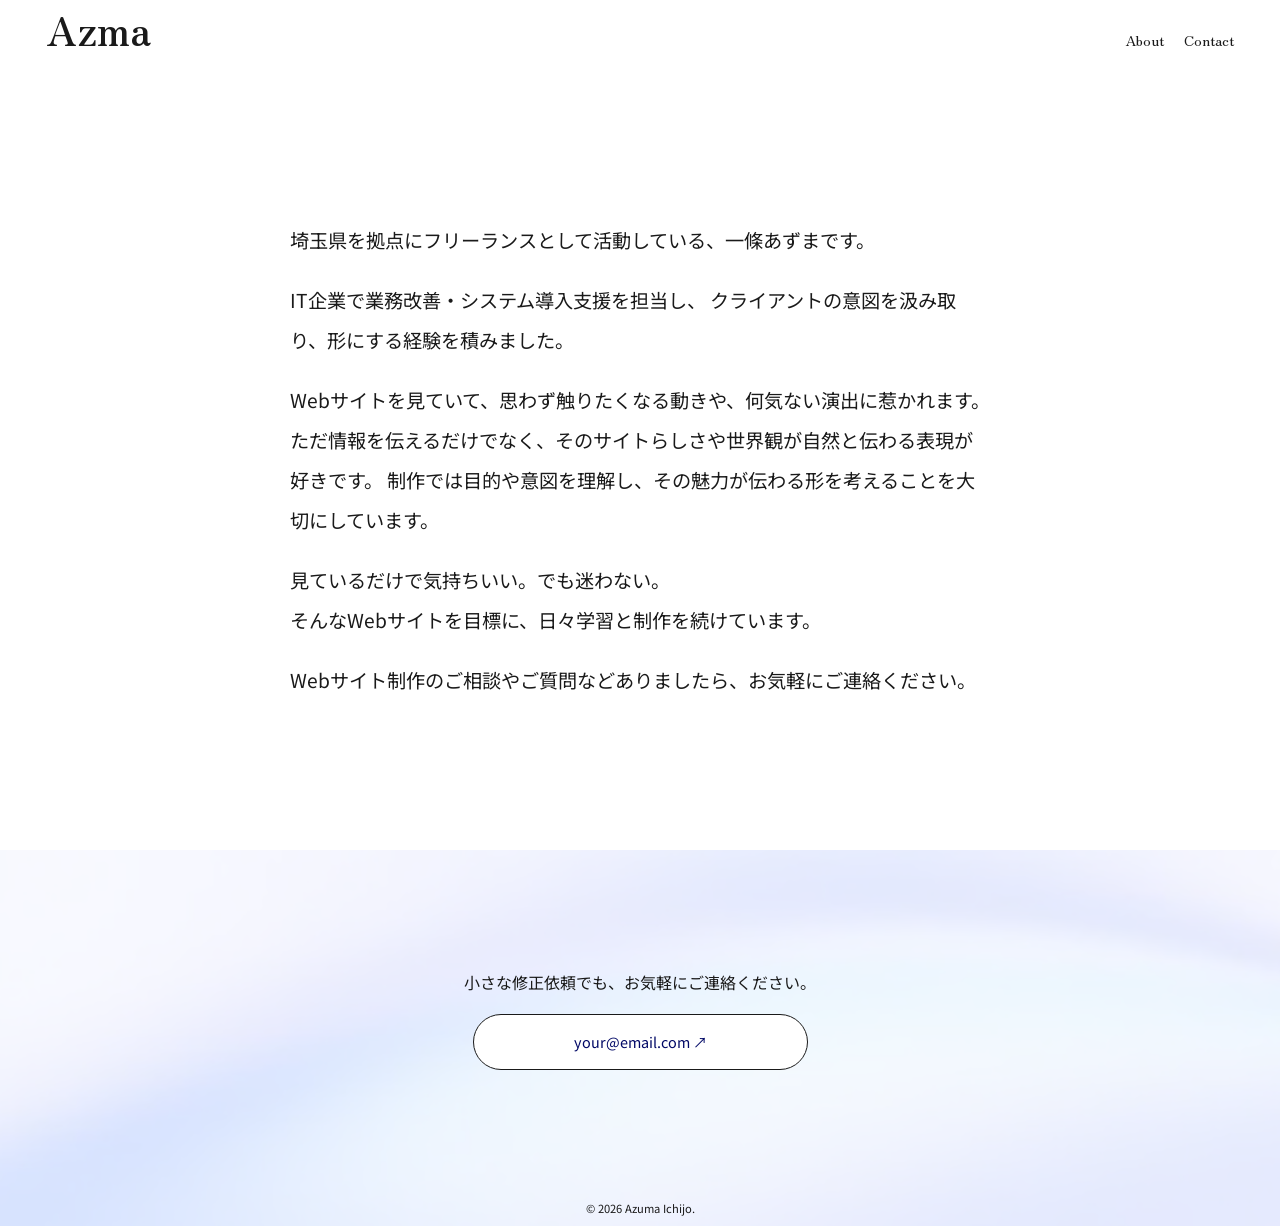
==== about.html @ 5ea23902 "feat: add contact section anchor navigation from navigation menu Enable navigation menu contact link" ====
<!doctype html>
<html lang="ja">
  <head>
    <meta charset="UTF-8" />
    <meta name="viewport" content="width=device-width, initial-scale=1.0" />
    <title>About - Azuma Ichijo</title>
    <meta
      name="description"
      content="フリーランスのWebデザイナーです。見る人に迷わせない、心地よく動くWebサイトを制作します。"
    />
    <meta
      name="keywords"
      content="Azuma Ichijo , 一條 あずま , いちじょう あずま, イチジョウ アズマ, エンジニア, WEB, フロントエンドエンジニア"
    />
    <meta property="og:site_name" content="Azuma Ichijo" />
    <meta
      property="og:description"
      content="フリーランスのWebデザイナーです。見る人に迷わせない、心地よく動くWebサイトを制作します。"
    />
    <link rel="icon" href="img/favicon.ico" />
    <link rel="stylesheet" href="css/style.css" />
    <link rel="preconnect" href="https://fonts.googleapis.com" />
    <link rel="preconnect" href="https://fonts.gstatic.com" crossorigin />
    <link
      href="https://fonts.googleapis.com/css2?family=Zen+Old+Mincho:wght@400;500;700&display=swap"
      rel="stylesheet"
    />
    <link rel="preconnect" href="https://fonts.googleapis.com" />
    <link rel="preconnect" href="https://fonts.gstatic.com" crossorigin />
    <link
      href="https://fonts.googleapis.com/css2?family=Shippori+Mincho:wght@400;500;600;700;800&display=swap"
      rel="stylesheet"
    />
    <link rel="preconnect" href="https://fonts.googleapis.com" />
    <link rel="preconnect" href="https://fonts.gstatic.com" crossorigin />
    <link
      href="https://fonts.googleapis.com/css2?family=Noto+Sans+JP:wght@100..900&display=swap"
      rel="stylesheet"
    />
  </head>

  <button class="to-top" aria-label="ページ上部へ戻る">↑</button>

  <body>
    <header>
      <div class="header-inner">
        <div class="header-contents">
          <h1><a href="./index.html">Azma</a></h1>
          <nav>
            <ul>
              <li><a href="./about.html">About</a></li>
              <li><a href="#contact">Contact</a></li>
            </ul>
          </nav>
        </div>
      </div>
    </header>

    <main>
      <section class="about-page">
        <div class="about-page-inner">
          <div class="about-page-contents">
            <div class="about-page-profile">
              <p>
                埼玉県を拠点にフリーランスとして活動している、一條あずまです。
              </p>
              <p>
                IT企業で業務改善・システム導入支援を担当し、
                クライアントの意図を汲み取り、形にする経験を積みました。
              </p>
            </div>
            <div class="about-page-appproach">
              <p>
                Webサイトを見ていて、思わず触りたくなる動きや、何気ない演出に惹かれます。
                ただ情報を伝えるだけでなく、そのサイトらしさや世界観が自然と伝わる表現が好きです。
                制作では目的や意図を理解し、その魅力が伝わる形を考えることを大切にしています。
              </p>
              <p>
                見ているだけで気持ちいい。でも迷わない。<br />
                そんなWebサイトを目標に、日々学習と制作を続けています。
              </p>
            </div>
            <div class="about-page-contact">
              <p>
                Webサイト制作のご相談やご質問などありましたら、お気軽にご連絡ください。
              </p>
            </div>
          </div>
        </div>
      </section>
      <!-- 
      <section class="skills">
        <div class="inner">
          <p>
            CSSアニメーションやJavascriptを用いたアニメーションを用いたWebサイトを制作しています。
          </p>
          <ul>
            <li>静的サイト・LPのコーディング（HTML / CSS / JavaScript）</li>
            <li>静的サイト・LPのレスポンシブ対応（HTML / CSS / JavaScript）</li>
            <li>WordPressサイトの修正・カスタマイズ（Cocoonテーマ対応）</li>
            <li>既存サイトのレイアウト崩れ・表示ズレの修正</li>
            <li>デザインカンプからのコーディング（Figmaデータ対応可）</li>
          </ul>
        </div>
      </section>
 -->
      <section class="contact" id="contact">
        <div class="contact-txt">
          <p>小さな修正依頼でも、お気軽にご連絡ください。</p>
        </div>
        <div class="contact-btn">
          <a href="mailto:your@email.com">your@email.com ↗</a>
          <!-- <div class="email-copy">
                  <span class="email-copy__email">Contact</span>
                  <span class="email-copy__copy">Copy</span>
                  <span class="email-copy__copied">Copied</span>
                </div>
					-->
        </div>
        <p class="footer-copy">&copy; 2026 Azuma Ichijo.</p>
      </section>
    </main>
    <script src="js/main.js"></script>
  </body>
</html>
---- css/style.css ----
/* ===========================
   Reset & Base
=========================== */
*,
*::before,
*::after {
  box-sizing: border-box;
  margin: 0;
  padding: 0;
}

html {
  font-size: 16px;
  scroll-behavior: smooth;
}

body {
  font-family: "Noto Sans JP", sans-serif;
  color: #1a1a1a;
  background-color: #fff;
  -webkit-font-smoothing: antialiased;
}

img {
  max-width: 100%;
  height: auto;
  display: block;
}

a {
  text-decoration: none;
  color: inherit;
}

ul {
  list-style: none;
}

h1 {
  font-size: 2.5rem;
  font-family: "Zen Old Mincho", serif;
}

h2 {
  font-size: 7rem;
  font-family: "Zen Old Mincho", serif;
  color: rgba(255, 255, 255, 0.75);
}

h3 {
  margin-bottom: 10px;

  font-size: 2rem;
  font-family: "Zen Old Mincho", serif;
}

h4 {
  margin-bottom: 20px;
  font-size: 1.5rem;
  font-family: "Shippori Mincho", serif;
  font-weight: 600;
}

button {
  appearance: none;
  background: none;
  border: none;
  cursor: pointer;
  font-family: inherit;
  font-size: inherit;
  padding: 0;
}

/* ===========================
   Layout
=========================== */
.inner {
  max-width: 1100px;
  margin: 0 auto;
}

header {
  position: fixed;
  top: 0;
  left: 0;
  width: 100%;
  z-index: 1000;
  background: transparent;
}

.header-contents {
  display: flex;
  justify-content: space-between;
  align-items: baseline;
  padding: 0 46px;
}

.header-contents ul {
  display: flex;
  justify-content: space-between;
  align-items: baseline;
  gap: 20px;
  font-family: "Zen Old Mincho", serif;
}

.header-contents li {
  font-size: 0.9rem;
}

.fv-inner {
  max-width: 1200px;
  margin: 0 auto;
  min-height: 100dvh;
  background-color: #b8c3d6;
  position: relative;
}

.fv-contents {
  padding-top: 150px;
}

.fv-message {
  display: flex;
  justify-content: left;
  align-items: center;
  gap: 30px;
}

.fv-message p {
  font-size: 1.5rem;
  font-family: "Shippori Mincho", serif;
}

.scroll-indicator {
  position: absolute;
  bottom: 40px;
  left: 50%;
  transform: translateX(-50%);
  font-size: 0.9rem;
}

.scroll-indicator::after {
  content: "";
  display: block;
  width: 1px;
  height: 100px;
  background: #000;
  margin: 30px auto 0;
  animation: scroll-line 5s infinite;
}

@keyframes scroll-line {
  0% {
    transform: scaleY(0);
    transform-origin: top;
  }

  50% {
    transform: scaleY(1);
    transform-origin: top;
  }

  100% {
    transform: scaleY(0);
    transform-origin: bottom;
  }
}

.works-contents {
  display: flex;
  justify-content: center;
  align-items: center;
  gap: 85px;
  padding: 120px 0;
}

.works-img {
  width: 700px;
  height: 500px;
  overflow: hidden;
  flex-shrink: 0;
  border: 1px solid #b9b9b9;
}

.works-img img {
  width: 100%;
  height: 100%;
  object-fit: cover;
  object-position: center top;
}

.works-note {
  font-size: 0.9rem;
}

.works-category {
  color: #6e6e6e;
  font-size: 0.8rem;
  margin-bottom: 20px;
}

.works-role {
  display: flex;
  flex-wrap: wrap;
  gap: 8px;
  padding: 25px 0;
  width: 350px;
}

.works-role span {
  display: inline-block;
  padding: 7px 24px;
  border-radius: 999px;
  background: #fff;
  border: 1px solid #1a1a1a;
  font-size: 0.9rem;
  line-height: 1;
  white-space: nowrap;
}

.about {
  text-align: center;
  padding: 150px 0;
  line-height: 40px;
}

.about-link {
  margin: 30px 0;
}

.about-page-inner {
  max-width: 700px;
  margin: 0 auto;
  margin-top: 220px;
  margin-bottom: 150px;
}

.about-page-contents {
  font-size: 1.2rem;
  line-height: 40px;
}

.about-page-contents p {
  margin-bottom: 20px;
}

.contact {
  text-align: center;
  background-image: url("../img/backgroundimg.png");
  background-size: cover;
  background-position: center;
  background-repeat: no-repeat;
  padding-top: 120px;
  padding-bottom: 10px;
}

.contact-txt {
  margin-bottom: 20px;
}

.contact-btn {
  display: inline-block;
  text-align: center;
  padding: 20px 100px;
  border-radius: 999px;
  background: #fff;
  color: #000866;
  border: 1px solid #1a1a1a;
  font-size: 0.9rem;
  line-height: 1;
  white-space: nowrap;
}

/*
.email-copy {
  display: inline-block;
  cursor: pointer;
}

/* 初期表示 
.email-copy__copy,
.email-copy__copied {
  display: none;
}

/* ホバー時
.email-copy:hover .email-copy__email {
  display: none;
}
.email-copy:hover .email-copy__copy {
  display: inline;
}
.email-copy:hover .email-copy__copied {
  display: none;
}

/* クリック後 
.email-copy.is-copied .email-copy__email {
  display: none;
}
.email-copy.is-copied .email-copy__copy {
  display: none;
}
.email-copy.is-copied .email-copy__copied {
  display: inline;
}
*/

.contact-btn:hover {
  background: #000866;
  color: #fff;
}

.footer-copy {
  font-size: 0.7rem;
  margin-top: 130px;
}

.to-top {
  position: fixed;
  right: 20px;
  bottom: 20px;
  width: 48px;
  height: 48px;
  border-radius: 50%;
  border: none;
  background: rgba(185, 199, 233, 0.9);

  color: #fff;
  cursor: pointer;
  box-shadow: 0 6px 18px rgba(0, 0, 0, 0.08);
  opacity: 0;
  visibility: hidden;
  transform: translateY(10px);
  transition:
    opacity 0.7s ease,
    transform 0.7s ease,
    visibility 0.7s,
    background-color 0.7s ease;
}

.to-top.is-show {
  opacity: 1;
  visibility: visible;
  transform: translateY(0);
}

.to-top:hover {
  transform: translateY(-2px);
  background: #000866;
}

/* ===========================
   Responsive
=========================== */
@media (max-width: 768px) {
  h1 {
    font-size: 1.8rem;
  }

  h2 {
    /* display: none;*/
    font-size: 2.5rem;
    text-align: center;
  }

  .fv-message {
    flex-direction: column;
  }

  .fv-message p {
    margin: 0 auto;
    font-size: 1rem;
    padding: 50px 0;
  }

  .works-contents {
    flex-direction: column;
    margin: 0 10px;
    gap: 20px;
    padding: 70px 0;
  }

  .works-img {
    width: 100%;
    height: auto;
  }

  .works-txt p {
    font-size: 0.8rem;
  }

  .works-role span {
    font-size: 0.8rem;
  }

  .about-page-inner {
    margin-top: 120px;
    margin-bottom: 50px;
    padding: 0 20px;
  }

  .about-page-contents {
    font-size: 0.9rem;
    line-height: 27px;
  }

  .contact-txt {
    font-size: 0.9rem;
  }
}
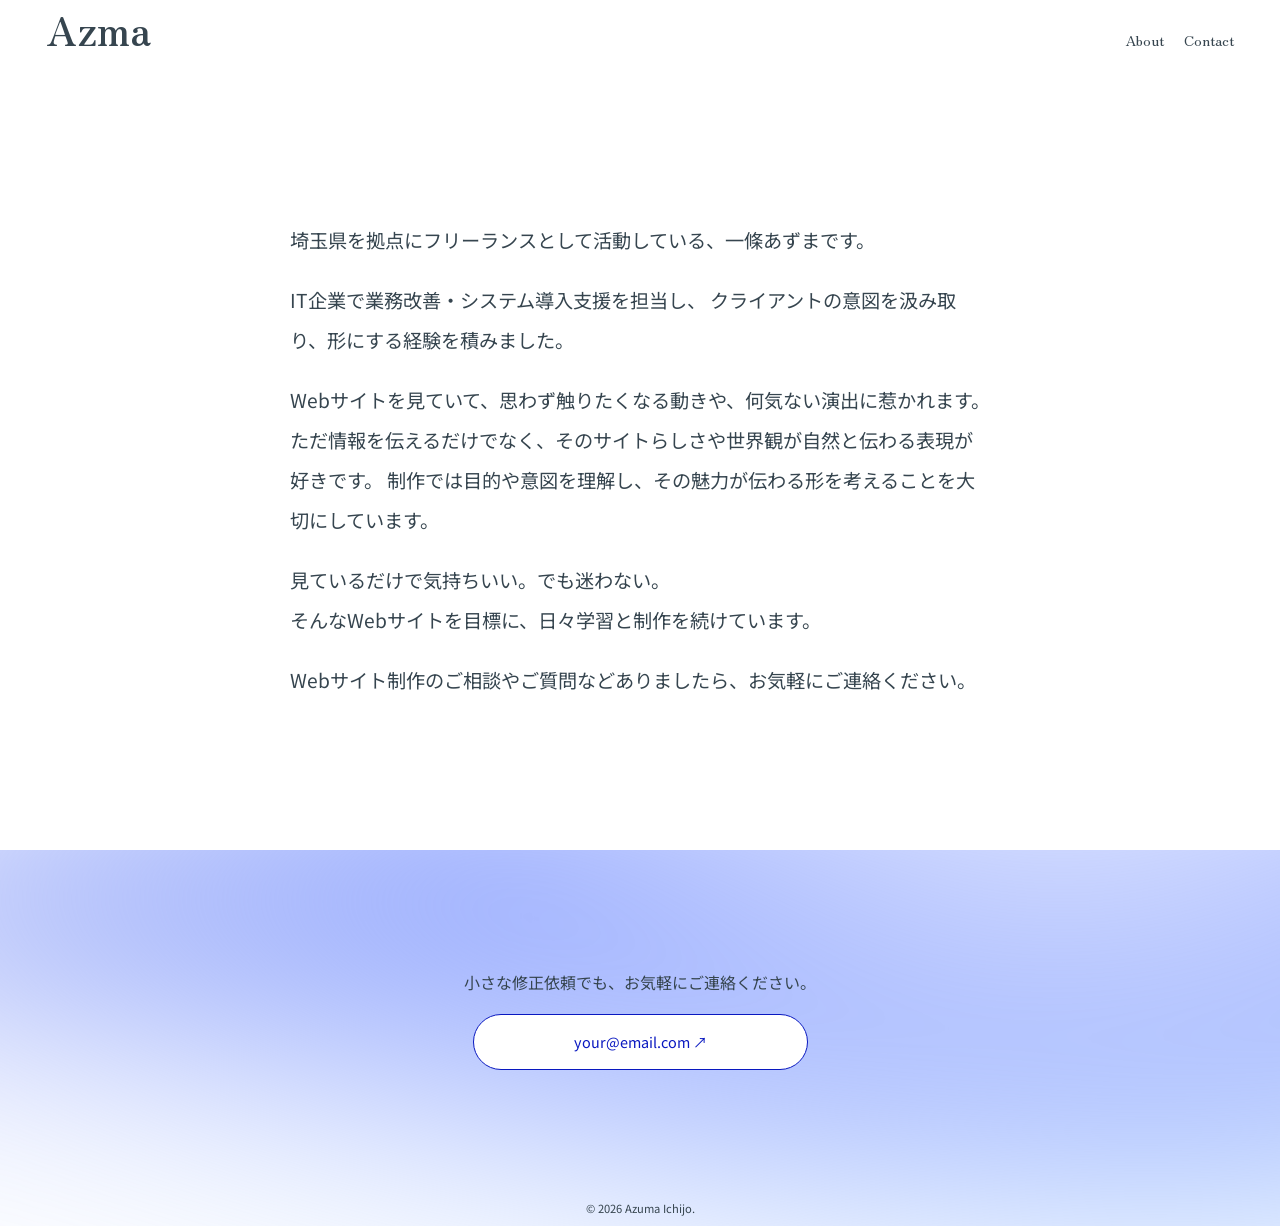
==== commit 6c7fdbae: "feat: add SEO, OGP, and favicon configuration Organize metadata in head elements Add SEO-related met" ====
--- a/about.html
+++ b/about.html
@@ -4,6 +4,64 @@
     <meta charset="UTF-8" />
     <meta name="viewport" content="width=device-width, initial-scale=1.0" />
     <title>About - Azuma Ichijo</title>
+
+    <meta
+      name="description"
+      content="フリーランスのWebデベロッパーです。見る人に迷わせない、心地よく動くWebサイトを制作します。"
+    />
+
+    <meta property="og:site_name" content="Azuma Ichijo - Web developer" />
+    <meta property="og:type" content="website" />
+    <meta property="og:title" content="About - Azuma Ichijo" />
+    <meta
+      property="og:description"
+      content="フリーランスのWebデベロッパーです。見る人に迷わせない、心地よく動くWebサイトを制作します。"
+    />
+    <meta
+      property="og:image"
+      content="https://azma24.github.io/Portfolio/img/og-image.png"
+    />
+    <meta
+      property="og:url"
+      content="https://azma24.github.io/Portfolio/about.html"
+    />
+
+    <meta name="twitter:card" content="summary_large_image" />
+    <meta name="twitter:title" content="About - Azuma Ichijo" />
+    <meta
+      name="twitter:description"
+      content="フリーランスのWebデベロッパーです。見る人に迷わせない、心地よく動くWebサイトを制作します。"
+    />
+    <meta
+      name="twitter:image"
+      content="https://azma24.github.io/Portfolio/img/og-image.png"
+    />
+
+    <link rel="icon" href="./img/favicon.ico" />
+    <link rel="apple-touch-icon" href="./img/apple-touch-icon.png" />
+
+    <link
+      rel="canonical"
+      href="https://azma24.github.io/Portfolio/about.html"
+    />
+
+    <!-- フォント -->
+    <link rel="preconnect" href="https://fonts.googleapis.com" />
+    <link rel="preconnect" href="https://fonts.gstatic.com" crossorigin />
+    <link
+      href="https://fonts.googleapis.com/css2?family=Zen+Old+Mincho:wght@400;500;700&display=swap"
+      rel="stylesheet"
+    />
+    <link
+      href="https://fonts.googleapis.com/css2?family=Shippori+Mincho:wght@400;500;600;700;800&display=swap"
+      rel="stylesheet"
+    />
+    <link
+      href="https://fonts.googleapis.com/css2?family=Noto+Sans+JP:wght@100..900&display=swap"
+      rel="stylesheet"
+    />
+    <link rel="stylesheet" href="css/style.css" />
+
     <meta
       name="description"
       content="フリーランスのWebデザイナーです。見る人に迷わせない、心地よく動くWebサイトを制作します。"
--- a/css/style.css
+++ b/css/style.css
@@ -16,7 +16,7 @@
 
 body {
   font-family: "Noto Sans JP", sans-serif;
-  color: #1a1a1a;
+  color: #36454f;
   background-color: #fff;
   -webkit-font-smoothing: antialiased;
 }
@@ -42,15 +42,12 @@
 }
 
 h2 {
-  font-size: 7rem;
   font-family: "Zen Old Mincho", serif;
-  color: rgba(255, 255, 255, 0.75);
 }
 
 h3 {
   margin-bottom: 10px;
-
-  font-size: 2rem;
+  font-size: 1.7rem;
   font-family: "Zen Old Mincho", serif;
 }
 
@@ -79,6 +76,21 @@
   margin: 0 auto;
 }
 
+.reveal {
+  opacity: 0;
+  transition: 0.6s ease;
+}
+
+.fade-up {
+  transform: translateY(20px);
+  transition-delay: 0.5s;
+}
+
+.fade-up.is-active {
+  opacity: 1;
+  transform: translateY(0);
+}
+
 header {
   position: fixed;
   top: 0;
@@ -107,28 +119,98 @@
   font-size: 0.9rem;
 }
 
+.fv {
+  position: relative;
+  overflow: hidden;
+  min-height: 100dvh;
+  background: #fff;
+}
+
+/* コンテンツを前面 */
+.fv > * {
+  position: relative;
+  z-index: 1;
+}
+
+/* 背景 */
+.fv::before {
+  content: "";
+  position: absolute;
+  inset: -30%;
+  z-index: 0;
+
+  background:
+    radial-gradient(
+      ellipse at 0% 30%,
+      rgba(157, 170, 226, 0.1) 0%,
+      rgba(5, 47, 235, 0.7) 10%,
+      transparent 60%
+    ),
+    radial-gradient(
+      ellipse at 70% 0%,
+      rgba(8, 129, 228, 0.5) 0%,
+      rgba(49, 131, 207, 0.3) 25%,
+      transparent 60%
+    ),
+    radial-gradient(
+      ellipse at 80% 70%,
+      rgba(136, 110, 230, 0.3) 0%,
+      rgba(169, 138, 219, 0.1) 30%,
+      transparent 70%
+    );
+}
+
 .fv-inner {
   max-width: 1200px;
   margin: 0 auto;
-  min-height: 100dvh;
-  background-color: #b8c3d6;
+  /*min-height: 100dvh;*/
+  /* background-color: #a1b8c6; */
   position: relative;
+  margin-bottom: 50px;
 }
 
 .fv-contents {
   padding-top: 150px;
 }
 
-.fv-message {
+.fv-contents h2 {
+  font-size: 7rem;
+  color: #fff;
+}
+
+.fv-row {
   display: flex;
   justify-content: left;
   align-items: center;
   gap: 30px;
 }
 
-.fv-message p {
-  font-size: 1.5rem;
+.fv-row p {
+  font-size: 1.8rem;
   font-family: "Shippori Mincho", serif;
+}
+
+.fv-contents > h2,
+.fv-row > h2,
+.fv-row > p {
+  opacity: 0;
+  transform: translateY(10px);
+  animation: fadeUp 1s ease-out forwards;
+}
+
+.fv-row > h2 {
+  animation-delay: 0.3s;
+}
+
+.fv-row > p {
+  animation-delay: 0.6s;
+}
+
+@keyframes fadeUp {
+  to {
+    opacity: 1;
+    transform: translateY(0);
+  }
 }
 
 .scroll-indicator {
@@ -136,7 +218,14 @@
   bottom: 40px;
   left: 50%;
   transform: translateX(-50%);
-  font-size: 0.9rem;
+  font-size: 1rem;
+}
+
+.scroll-indicator a {
+  opacity: 0;
+  display: inline-block;
+  animation: fadeUp 1s ease-out forwards;
+  animation-delay: 2.2s;
 }
 
 .scroll-indicator::after {
@@ -144,114 +233,191 @@
   display: block;
   width: 1px;
   height: 100px;
-  background: #000;
-  margin: 30px auto 0;
-  animation: scroll-line 5s infinite;
-}
-
-@keyframes scroll-line {
-  0% {
-    transform: scaleY(0);
-    transform-origin: top;
-  }
-
-  50% {
+  background: #36454f;
+  margin: 20px auto 0;
+
+  transform: scaleY(0);
+  transform-origin: top;
+
+  animation: lineGrow 1s ease-out forwards;
+  animation-delay: 2.6s;
+}
+
+@keyframes lineGrow {
+  to {
     transform: scaleY(1);
-    transform-origin: top;
-  }
-
-  100% {
-    transform: scaleY(0);
-    transform-origin: bottom;
-  }
-}
-
-.works-contents {
+  }
+}
+
+#works {
+  scroll-margin-top: 20vh;
+}
+
+.work-content {
   display: flex;
   justify-content: center;
   align-items: center;
   gap: 85px;
-  padding: 120px 0;
-}
-
-.works-img {
+}
+
+.work-item {
+  margin: 250px 0;
+}
+
+.work-img {
   width: 700px;
-  height: 500px;
+  height: auto;
   overflow: hidden;
   flex-shrink: 0;
   border: 1px solid #b9b9b9;
 }
 
-.works-img img {
+.work-img img {
   width: 100%;
   height: 100%;
   object-fit: cover;
   object-position: center top;
 }
 
-.works-note {
+.zoom-out {
+  opacity: 0;
+  transform: scale(1.05);
+  transition:
+    opacity 1.3s ease,
+    transform 1.3s cubic-bezier(0.22, 1, 0.36, 1);
+}
+
+.zoom-out.is-active {
+  opacity: 1;
+  transform: scale(1);
+}
+
+.work-note {
   font-size: 0.9rem;
 }
 
-.works-category {
-  color: #6e6e6e;
+.work-category {
+  color: #9c9c9c;
   font-size: 0.8rem;
   margin-bottom: 20px;
 }
 
-.works-role {
+.work-role {
   display: flex;
   flex-wrap: wrap;
   gap: 8px;
   padding: 25px 0;
-  width: 350px;
-}
-
-.works-role span {
+  width: 250px;
+}
+
+.work-role span {
   display: inline-block;
-  padding: 7px 24px;
+  padding: 7px 10px;
   border-radius: 999px;
   background: #fff;
-  border: 1px solid #1a1a1a;
-  font-size: 0.9rem;
+  border: 1px solid #bbbbbb;
+  color: #9c9c9c;
+  font-size: 0.7rem;
   line-height: 1;
   white-space: nowrap;
 }
 
+.view-details {
+  margin-top: 40px;
+  display: inline-block;
+  position: relative;
+}
+
+.view-details::before {
+  content: "";
+  position: absolute;
+  left: 0;
+  bottom: -2px;
+  width: 0;
+  height: 1px;
+  background: currentColor;
+  transition: width 0.7s ease;
+  transition-delay: 0.4s;
+}
+
+.view-details::after {
+  content: "→";
+  display: inline-block;
+  margin-left: 0.5rem;
+  transition: transform 0.5s ease;
+  transition-delay: 0.8s;
+}
+
+.work-item:hover .view-details::before,
+.about .view-details:hover::before {
+  width: 80%;
+}
+
+.work-item:hover .view-details::after,
+.about .view-details:hover::after {
+  transform: translateX(7px);
+}
+
 .about {
   text-align: center;
-  padding: 150px 0;
+  margin: 200px 0;
+  background-color: #fff;
+}
+
+.about p {
   line-height: 40px;
-}
-
-.about-link {
-  margin: 30px 0;
-}
-
-.about-page-inner {
-  max-width: 700px;
-  margin: 0 auto;
-  margin-top: 220px;
-  margin-bottom: 150px;
-}
-
-.about-page-contents {
-  font-size: 1.2rem;
-  line-height: 40px;
-}
-
-.about-page-contents p {
-  margin-bottom: 20px;
 }
 
 .contact {
   text-align: center;
-  background-image: url("../img/backgroundimg.png");
   background-size: cover;
   background-position: center;
   background-repeat: no-repeat;
   padding-top: 120px;
   padding-bottom: 10px;
+  position: relative;
+  overflow: hidden;
+  background: #fff;
+}
+
+/* コンテンツを前面 */
+.contact > * {
+  position: relative;
+  z-index: 1;
+}
+
+/* 背景 */
+.contact::before {
+  content: "";
+  position: absolute;
+  inset: -30%;
+  z-index: 0;
+
+  background:
+    radial-gradient(
+      ellipse at 20% 30%,
+      rgba(8, 50, 235, 0.3) 0%,
+      rgba(90, 120, 255, 0.1) 25%,
+      transparent 55%
+    ),
+    radial-gradient(
+      ellipse at 70% 20%,
+      rgba(150, 170, 255, 0.35) 0%,
+      rgba(150, 170, 255, 0.8) 30%,
+      transparent 60%
+    ),
+    radial-gradient(
+      ellipse at 80% 70%,
+      rgba(120, 190, 255, 0.3) 0%,
+      rgba(120, 190, 255, 0.08) 30%,
+      transparent 60%
+    );
+
+  filter: blur(90px);
+
+  transform-origin: center;
+
+  animation: aurora 10s ease-in-out infinite alternate;
 }
 
 .contact-txt {
@@ -264,11 +430,50 @@
   padding: 20px 100px;
   border-radius: 999px;
   background: #fff;
-  color: #000866;
-  border: 1px solid #1a1a1a;
+  color: #0918c0;
+  border: 1px solid #0918c0;
   font-size: 0.9rem;
   line-height: 1;
   white-space: nowrap;
+  transition:
+    color 0.3s ease,
+    background-color 0.3s ease;
+}
+
+.contact-btn:hover {
+  background: #0918c0;
+  color: #fff;
+}
+
+/* aboutページ */
+
+.about-page {
+  opacity: 0;
+  transform: translateY(10px);
+  animation: fadein 0.5s ease forwards;
+}
+
+@keyframes fadein {
+  to {
+    opacity: 1;
+    transform: translateY(0);
+  }
+}
+
+.about-page-inner {
+  max-width: 700px;
+  margin: 0 auto;
+  margin-top: 220px;
+  margin-bottom: 150px;
+}
+
+.about-page-contents {
+  font-size: 1.2rem;
+  line-height: 40px;
+}
+
+.about-page-contents p {
+  margin-bottom: 20px;
 }
 
 /*
@@ -305,11 +510,6 @@
   display: inline;
 }
 */
-
-.contact-btn:hover {
-  background: #000866;
-  color: #fff;
-}
 
 .footer-copy {
   font-size: 0.7rem;
@@ -322,10 +522,10 @@
   bottom: 20px;
   width: 48px;
   height: 48px;
+  z-index: 1100;
   border-radius: 50%;
   border: none;
-  background: rgba(185, 199, 233, 0.9);
-
+  background: #000000;
   color: #fff;
   cursor: pointer;
   box-shadow: 0 6px 18px rgba(0, 0, 0, 0.08);
@@ -339,7 +539,7 @@
     background-color 0.7s ease;
 }
 
-.to-top.is-show {
+.to-top.is-visible {
   opacity: 1;
   visibility: visible;
   transform: translateY(0);
@@ -347,7 +547,7 @@
 
 .to-top:hover {
   transform: translateY(-2px);
-  background: #000866;
+  background: rgba(0, 0, 0, 0.8);
 }
 
 /* ===========================
@@ -364,34 +564,65 @@
     text-align: center;
   }
 
-  .fv-message {
+  .fv-inner {
+    margin-bottom: 80px;
+  }
+
+  .fv-contents h2 {
+    font-size: 2.8rem;
+  }
+
+  .fv-row {
     flex-direction: column;
   }
 
-  .fv-message p {
-    margin: 0 auto;
-    font-size: 1rem;
+  .fv-row p {
+    text-align: center;
+    font-size: 1.4rem;
     padding: 50px 0;
-  }
-
-  .works-contents {
+    color: #13181b;
+  }
+
+  .work-content {
     flex-direction: column;
+    align-items: flex-start;
     margin: 0 10px;
     gap: 20px;
-    padding: 70px 0;
-  }
-
-  .works-img {
+    padding: 40px 0;
+  }
+
+  #works {
+    scroll-margin-top: 10vh;
+  }
+
+  .work-item {
+    margin: 70px 0;
+  }
+
+  .work-img {
     width: 100%;
     height: auto;
   }
 
-  .works-txt p {
+  .work-text {
     font-size: 0.8rem;
-  }
-
-  .works-role span {
+    padding: 0 20px;
+  }
+
+  .work-role {
+    padding: 20px 0;
+  }
+
+  .work-role span {
     font-size: 0.8rem;
+  }
+
+  .view-details {
+    margin-top: 20px;
+  }
+
+  .about {
+    margin: 150px 0;
   }
 
   .about-page-inner {
--- a/css/style.css
+++ b/css/style.css
@@ -16,7 +16,7 @@
 
 body {
   font-family: "Noto Sans JP", sans-serif;
-  color: #1a1a1a;
+  color: #36454f;
   background-color: #fff;
   -webkit-font-smoothing: antialiased;
 }
@@ -42,15 +42,12 @@
 }
 
 h2 {
-  font-size: 7rem;
   font-family: "Zen Old Mincho", serif;
-  color: rgba(255, 255, 255, 0.75);
 }
 
 h3 {
   margin-bottom: 10px;
-
-  font-size: 2rem;
+  font-size: 1.7rem;
   font-family: "Zen Old Mincho", serif;
 }
 
@@ -79,6 +76,21 @@
   margin: 0 auto;
 }
 
+.reveal {
+  opacity: 0;
+  transition: 0.6s ease;
+}
+
+.fade-up {
+  transform: translateY(20px);
+  transition-delay: 0.5s;
+}
+
+.fade-up.is-active {
+  opacity: 1;
+  transform: translateY(0);
+}
+
 header {
   position: fixed;
   top: 0;
@@ -107,28 +119,98 @@
   font-size: 0.9rem;
 }
 
+.fv {
+  position: relative;
+  overflow: hidden;
+  min-height: 100dvh;
+  background: #fff;
+}
+
+/* コンテンツを前面 */
+.fv > * {
+  position: relative;
+  z-index: 1;
+}
+
+/* 背景 */
+.fv::before {
+  content: "";
+  position: absolute;
+  inset: -30%;
+  z-index: 0;
+
+  background:
+    radial-gradient(
+      ellipse at 0% 30%,
+      rgba(157, 170, 226, 0.1) 0%,
+      rgba(5, 47, 235, 0.7) 10%,
+      transparent 60%
+    ),
+    radial-gradient(
+      ellipse at 70% 0%,
+      rgba(8, 129, 228, 0.5) 0%,
+      rgba(49, 131, 207, 0.3) 25%,
+      transparent 60%
+    ),
+    radial-gradient(
+      ellipse at 80% 70%,
+      rgba(136, 110, 230, 0.3) 0%,
+      rgba(169, 138, 219, 0.1) 30%,
+      transparent 70%
+    );
+}
+
 .fv-inner {
   max-width: 1200px;
   margin: 0 auto;
-  min-height: 100dvh;
-  background-color: #b8c3d6;
+  /*min-height: 100dvh;*/
+  /* background-color: #a1b8c6; */
   position: relative;
+  margin-bottom: 50px;
 }
 
 .fv-contents {
   padding-top: 150px;
 }
 
-.fv-message {
+.fv-contents h2 {
+  font-size: 7rem;
+  color: #fff;
+}
+
+.fv-row {
   display: flex;
   justify-content: left;
   align-items: center;
   gap: 30px;
 }
 
-.fv-message p {
-  font-size: 1.5rem;
+.fv-row p {
+  font-size: 1.8rem;
   font-family: "Shippori Mincho", serif;
+}
+
+.fv-contents > h2,
+.fv-row > h2,
+.fv-row > p {
+  opacity: 0;
+  transform: translateY(10px);
+  animation: fadeUp 1s ease-out forwards;
+}
+
+.fv-row > h2 {
+  animation-delay: 0.3s;
+}
+
+.fv-row > p {
+  animation-delay: 0.6s;
+}
+
+@keyframes fadeUp {
+  to {
+    opacity: 1;
+    transform: translateY(0);
+  }
 }
 
 .scroll-indicator {
@@ -136,7 +218,14 @@
   bottom: 40px;
   left: 50%;
   transform: translateX(-50%);
-  font-size: 0.9rem;
+  font-size: 1rem;
+}
+
+.scroll-indicator a {
+  opacity: 0;
+  display: inline-block;
+  animation: fadeUp 1s ease-out forwards;
+  animation-delay: 2.2s;
 }
 
 .scroll-indicator::after {
@@ -144,114 +233,191 @@
   display: block;
   width: 1px;
   height: 100px;
-  background: #000;
-  margin: 30px auto 0;
-  animation: scroll-line 5s infinite;
-}
-
-@keyframes scroll-line {
-  0% {
-    transform: scaleY(0);
-    transform-origin: top;
-  }
-
-  50% {
+  background: #36454f;
+  margin: 20px auto 0;
+
+  transform: scaleY(0);
+  transform-origin: top;
+
+  animation: lineGrow 1s ease-out forwards;
+  animation-delay: 2.6s;
+}
+
+@keyframes lineGrow {
+  to {
     transform: scaleY(1);
-    transform-origin: top;
-  }
-
-  100% {
-    transform: scaleY(0);
-    transform-origin: bottom;
-  }
-}
-
-.works-contents {
+  }
+}
+
+#works {
+  scroll-margin-top: 20vh;
+}
+
+.work-content {
   display: flex;
   justify-content: center;
   align-items: center;
   gap: 85px;
-  padding: 120px 0;
-}
-
-.works-img {
+}
+
+.work-item {
+  margin: 250px 0;
+}
+
+.work-img {
   width: 700px;
-  height: 500px;
+  height: auto;
   overflow: hidden;
   flex-shrink: 0;
   border: 1px solid #b9b9b9;
 }
 
-.works-img img {
+.work-img img {
   width: 100%;
   height: 100%;
   object-fit: cover;
   object-position: center top;
 }
 
-.works-note {
+.zoom-out {
+  opacity: 0;
+  transform: scale(1.05);
+  transition:
+    opacity 1.3s ease,
+    transform 1.3s cubic-bezier(0.22, 1, 0.36, 1);
+}
+
+.zoom-out.is-active {
+  opacity: 1;
+  transform: scale(1);
+}
+
+.work-note {
   font-size: 0.9rem;
 }
 
-.works-category {
-  color: #6e6e6e;
+.work-category {
+  color: #9c9c9c;
   font-size: 0.8rem;
   margin-bottom: 20px;
 }
 
-.works-role {
+.work-role {
   display: flex;
   flex-wrap: wrap;
   gap: 8px;
   padding: 25px 0;
-  width: 350px;
-}
-
-.works-role span {
+  width: 250px;
+}
+
+.work-role span {
   display: inline-block;
-  padding: 7px 24px;
+  padding: 7px 10px;
   border-radius: 999px;
   background: #fff;
-  border: 1px solid #1a1a1a;
-  font-size: 0.9rem;
+  border: 1px solid #bbbbbb;
+  color: #9c9c9c;
+  font-size: 0.7rem;
   line-height: 1;
   white-space: nowrap;
 }
 
+.view-details {
+  margin-top: 40px;
+  display: inline-block;
+  position: relative;
+}
+
+.view-details::before {
+  content: "";
+  position: absolute;
+  left: 0;
+  bottom: -2px;
+  width: 0;
+  height: 1px;
+  background: currentColor;
+  transition: width 0.7s ease;
+  transition-delay: 0.4s;
+}
+
+.view-details::after {
+  content: "→";
+  display: inline-block;
+  margin-left: 0.5rem;
+  transition: transform 0.5s ease;
+  transition-delay: 0.8s;
+}
+
+.work-item:hover .view-details::before,
+.about .view-details:hover::before {
+  width: 80%;
+}
+
+.work-item:hover .view-details::after,
+.about .view-details:hover::after {
+  transform: translateX(7px);
+}
+
 .about {
   text-align: center;
-  padding: 150px 0;
+  margin: 200px 0;
+  background-color: #fff;
+}
+
+.about p {
   line-height: 40px;
-}
-
-.about-link {
-  margin: 30px 0;
-}
-
-.about-page-inner {
-  max-width: 700px;
-  margin: 0 auto;
-  margin-top: 220px;
-  margin-bottom: 150px;
-}
-
-.about-page-contents {
-  font-size: 1.2rem;
-  line-height: 40px;
-}
-
-.about-page-contents p {
-  margin-bottom: 20px;
 }
 
 .contact {
   text-align: center;
-  background-image: url("../img/backgroundimg.png");
   background-size: cover;
   background-position: center;
   background-repeat: no-repeat;
   padding-top: 120px;
   padding-bottom: 10px;
+  position: relative;
+  overflow: hidden;
+  background: #fff;
+}
+
+/* コンテンツを前面 */
+.contact > * {
+  position: relative;
+  z-index: 1;
+}
+
+/* 背景 */
+.contact::before {
+  content: "";
+  position: absolute;
+  inset: -30%;
+  z-index: 0;
+
+  background:
+    radial-gradient(
+      ellipse at 20% 30%,
+      rgba(8, 50, 235, 0.3) 0%,
+      rgba(90, 120, 255, 0.1) 25%,
+      transparent 55%
+    ),
+    radial-gradient(
+      ellipse at 70% 20%,
+      rgba(150, 170, 255, 0.35) 0%,
+      rgba(150, 170, 255, 0.8) 30%,
+      transparent 60%
+    ),
+    radial-gradient(
+      ellipse at 80% 70%,
+      rgba(120, 190, 255, 0.3) 0%,
+      rgba(120, 190, 255, 0.08) 30%,
+      transparent 60%
+    );
+
+  filter: blur(90px);
+
+  transform-origin: center;
+
+  animation: aurora 10s ease-in-out infinite alternate;
 }
 
 .contact-txt {
@@ -264,11 +430,50 @@
   padding: 20px 100px;
   border-radius: 999px;
   background: #fff;
-  color: #000866;
-  border: 1px solid #1a1a1a;
+  color: #0918c0;
+  border: 1px solid #0918c0;
   font-size: 0.9rem;
   line-height: 1;
   white-space: nowrap;
+  transition:
+    color 0.3s ease,
+    background-color 0.3s ease;
+}
+
+.contact-btn:hover {
+  background: #0918c0;
+  color: #fff;
+}
+
+/* aboutページ */
+
+.about-page {
+  opacity: 0;
+  transform: translateY(10px);
+  animation: fadein 0.5s ease forwards;
+}
+
+@keyframes fadein {
+  to {
+    opacity: 1;
+    transform: translateY(0);
+  }
+}
+
+.about-page-inner {
+  max-width: 700px;
+  margin: 0 auto;
+  margin-top: 220px;
+  margin-bottom: 150px;
+}
+
+.about-page-contents {
+  font-size: 1.2rem;
+  line-height: 40px;
+}
+
+.about-page-contents p {
+  margin-bottom: 20px;
 }
 
 /*
@@ -305,11 +510,6 @@
   display: inline;
 }
 */
-
-.contact-btn:hover {
-  background: #000866;
-  color: #fff;
-}
 
 .footer-copy {
   font-size: 0.7rem;
@@ -322,10 +522,10 @@
   bottom: 20px;
   width: 48px;
   height: 48px;
+  z-index: 1100;
   border-radius: 50%;
   border: none;
-  background: rgba(185, 199, 233, 0.9);
-
+  background: #000000;
   color: #fff;
   cursor: pointer;
   box-shadow: 0 6px 18px rgba(0, 0, 0, 0.08);
@@ -339,7 +539,7 @@
     background-color 0.7s ease;
 }
 
-.to-top.is-show {
+.to-top.is-visible {
   opacity: 1;
   visibility: visible;
   transform: translateY(0);
@@ -347,7 +547,7 @@
 
 .to-top:hover {
   transform: translateY(-2px);
-  background: #000866;
+  background: rgba(0, 0, 0, 0.8);
 }
 
 /* ===========================
@@ -364,34 +564,65 @@
     text-align: center;
   }
 
-  .fv-message {
+  .fv-inner {
+    margin-bottom: 80px;
+  }
+
+  .fv-contents h2 {
+    font-size: 2.8rem;
+  }
+
+  .fv-row {
     flex-direction: column;
   }
 
-  .fv-message p {
-    margin: 0 auto;
-    font-size: 1rem;
+  .fv-row p {
+    text-align: center;
+    font-size: 1.4rem;
     padding: 50px 0;
-  }
-
-  .works-contents {
+    color: #13181b;
+  }
+
+  .work-content {
     flex-direction: column;
+    align-items: flex-start;
     margin: 0 10px;
     gap: 20px;
-    padding: 70px 0;
-  }
-
-  .works-img {
+    padding: 40px 0;
+  }
+
+  #works {
+    scroll-margin-top: 10vh;
+  }
+
+  .work-item {
+    margin: 70px 0;
+  }
+
+  .work-img {
     width: 100%;
     height: auto;
   }
 
-  .works-txt p {
+  .work-text {
     font-size: 0.8rem;
-  }
-
-  .works-role span {
+    padding: 0 20px;
+  }
+
+  .work-role {
+    padding: 20px 0;
+  }
+
+  .work-role span {
     font-size: 0.8rem;
+  }
+
+  .view-details {
+    margin-top: 20px;
+  }
+
+  .about {
+    margin: 150px 0;
   }
 
   .about-page-inner {
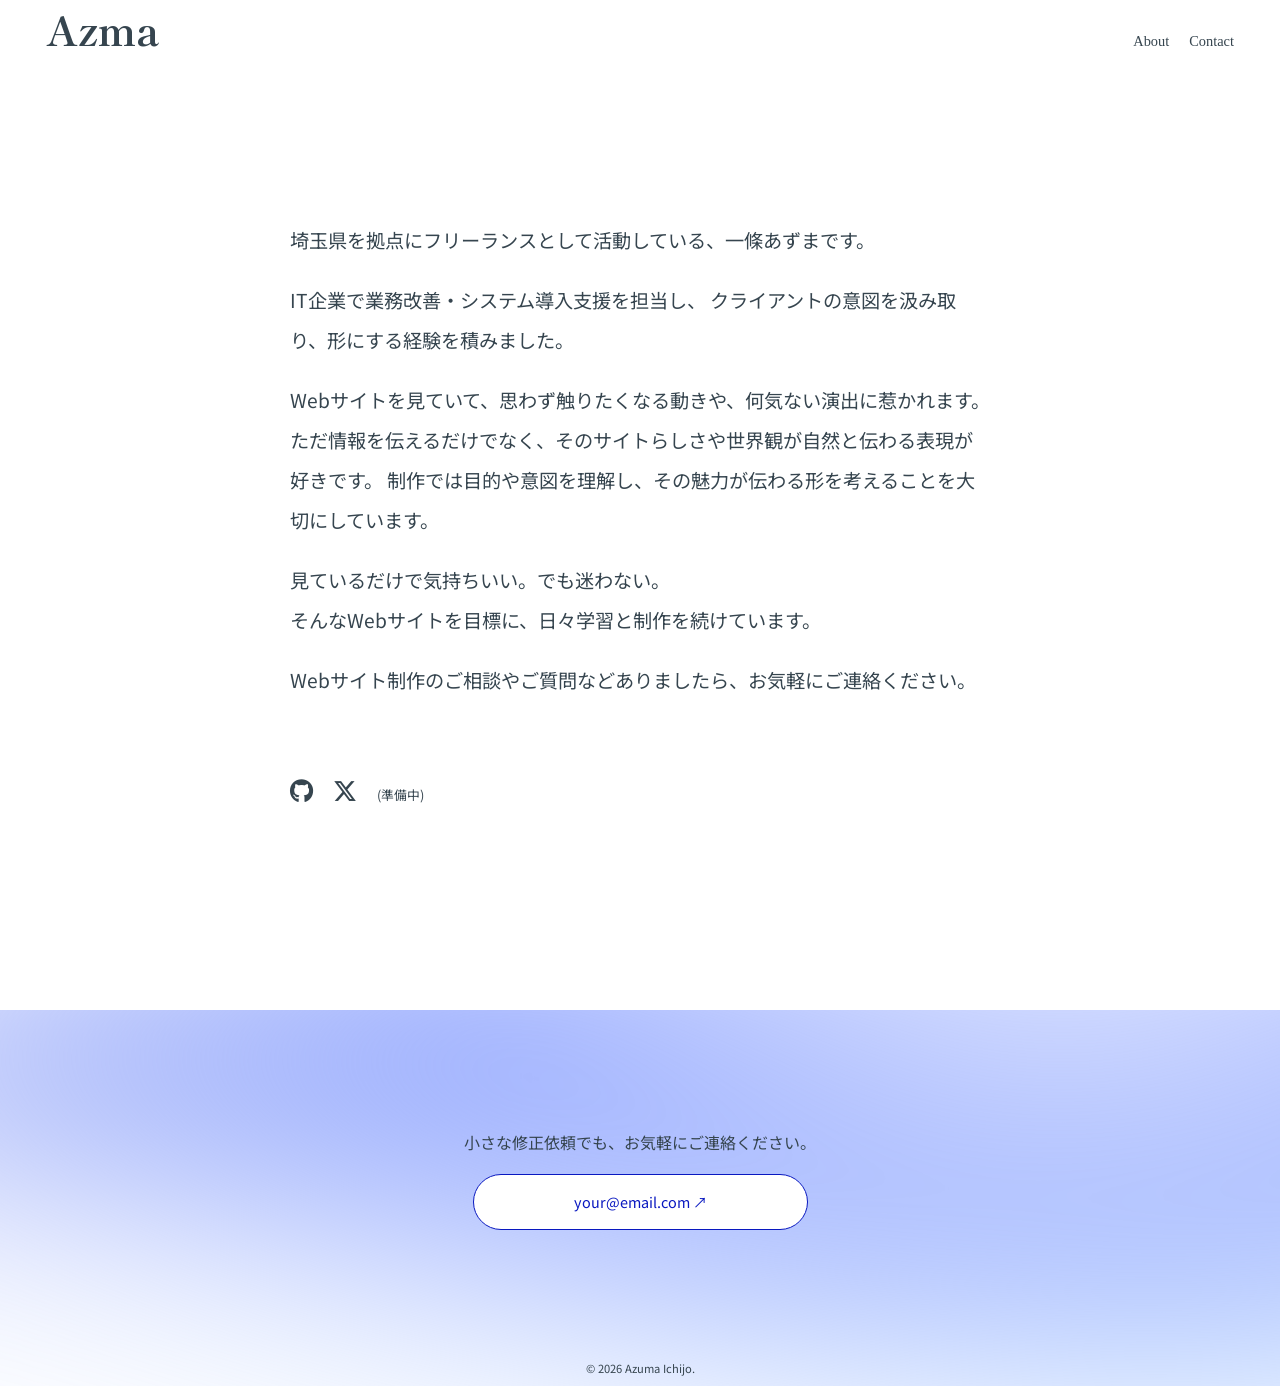
==== commit 1be18ebd: "refactor: clean up styles and refine UI details Remove unused Google Fonts and CSS Move back-to-top " ====
--- a/about.html
+++ b/about.html
@@ -49,64 +49,31 @@
     <link rel="preconnect" href="https://fonts.googleapis.com" />
     <link rel="preconnect" href="https://fonts.gstatic.com" crossorigin />
     <link
-      href="https://fonts.googleapis.com/css2?family=Zen+Old+Mincho:wght@400;500;700&display=swap"
+      href="https://fonts.googleapis.com/css2?family=Shippori+Mincho:wght@400;500&display=swap"
       rel="stylesheet"
     />
     <link
-      href="https://fonts.googleapis.com/css2?family=Shippori+Mincho:wght@400;500;600;700;800&display=swap"
+      href="https://fonts.googleapis.com/css2?family=Noto+Sans+JP:wght@400;500&display=swap"
       rel="stylesheet"
     />
     <link
-      href="https://fonts.googleapis.com/css2?family=Noto+Sans+JP:wght@100..900&display=swap"
       rel="stylesheet"
+      href="https://cdnjs.cloudflare.com/ajax/libs/font-awesome/6.5.0/css/all.min.css"
     />
+
     <link rel="stylesheet" href="css/style.css" />
-
-    <meta
-      name="description"
-      content="フリーランスのWebデザイナーです。見る人に迷わせない、心地よく動くWebサイトを制作します。"
-    />
-    <meta
-      name="keywords"
-      content="Azuma Ichijo , 一條 あずま , いちじょう あずま, イチジョウ アズマ, エンジニア, WEB, フロントエンドエンジニア"
-    />
-    <meta property="og:site_name" content="Azuma Ichijo" />
-    <meta
-      property="og:description"
-      content="フリーランスのWebデザイナーです。見る人に迷わせない、心地よく動くWebサイトを制作します。"
-    />
-    <link rel="icon" href="img/favicon.ico" />
-    <link rel="stylesheet" href="css/style.css" />
-    <link rel="preconnect" href="https://fonts.googleapis.com" />
-    <link rel="preconnect" href="https://fonts.gstatic.com" crossorigin />
-    <link
-      href="https://fonts.googleapis.com/css2?family=Zen+Old+Mincho:wght@400;500;700&display=swap"
-      rel="stylesheet"
-    />
-    <link rel="preconnect" href="https://fonts.googleapis.com" />
-    <link rel="preconnect" href="https://fonts.gstatic.com" crossorigin />
-    <link
-      href="https://fonts.googleapis.com/css2?family=Shippori+Mincho:wght@400;500;600;700;800&display=swap"
-      rel="stylesheet"
-    />
-    <link rel="preconnect" href="https://fonts.googleapis.com" />
-    <link rel="preconnect" href="https://fonts.gstatic.com" crossorigin />
-    <link
-      href="https://fonts.googleapis.com/css2?family=Noto+Sans+JP:wght@100..900&display=swap"
-      rel="stylesheet"
-    />
   </head>
 
-  <button class="to-top" aria-label="ページ上部へ戻る">↑</button>
+  <body>
+    <button class="to-top" aria-label="ページ上部へ戻る">↑</button>
 
-  <body>
     <header>
       <div class="header-inner">
         <div class="header-contents">
           <h1><a href="./index.html">Azma</a></h1>
           <nav>
             <ul>
-              <li><a href="./about.html">About</a></li>
+              <li><a href="#">About</a></li>
               <li><a href="#contact">Contact</a></li>
             </ul>
           </nav>
@@ -143,9 +110,23 @@
                 Webサイト制作のご相談やご質問などありましたら、お気軽にご連絡ください。
               </p>
             </div>
+            <div class="footer-sns">
+              <div class="github">
+                <a href="https://github.com/azma24">
+                  <i class="fa-brands fa-github"></i>
+                </a>
+              </div>
+              <div class="twitter">
+                <a href="#">
+                  <i class="fa-brands fa-x-twitter"></i>
+                </a>
+              </div>
+              <p>(準備中)</p>
+            </div>
           </div>
         </div>
       </section>
+
       <!-- 
       <section class="skills">
         <div class="inner">
--- a/css/style.css
+++ b/css/style.css
@@ -38,24 +38,23 @@
 
 h1 {
   font-size: 2.5rem;
-  font-family: "Zen Old Mincho", serif;
+  font-family: "Shippori Mincho", serif;
 }
 
 h2 {
-  font-family: "Zen Old Mincho", serif;
+  font-family: "Shippori Mincho", serif;
 }
 
 h3 {
   margin-bottom: 10px;
   font-size: 1.7rem;
-  font-family: "Zen Old Mincho", serif;
+  font-family: "Shippori Mincho", serif;
 }
 
 h4 {
   margin-bottom: 20px;
   font-size: 1.5rem;
   font-family: "Shippori Mincho", serif;
-  font-weight: 600;
 }
 
 button {
@@ -91,6 +90,13 @@
   transform: translateY(0);
 }
 
+@keyframes fadeUp {
+  to {
+    opacity: 1;
+    transform: translateY(0);
+  }
+}
+
 header {
   position: fixed;
   top: 0;
@@ -112,7 +118,7 @@
   justify-content: space-between;
   align-items: baseline;
   gap: 20px;
-  font-family: "Zen Old Mincho", serif;
+  font-family: " Shippori Mincho", serif;
 }
 
 .header-contents li {
@@ -186,8 +192,8 @@
 }
 
 .fv-row p {
-  font-size: 1.8rem;
-  font-family: "Shippori Mincho", serif;
+  font-size: 1.6rem;
+  font-family: " Shippori Mincho", serif;
 }
 
 .fv-contents > h2,
@@ -204,13 +210,6 @@
 
 .fv-row > p {
   animation-delay: 0.6s;
-}
-
-@keyframes fadeUp {
-  to {
-    opacity: 1;
-    transform: translateY(0);
-  }
 }
 
 .scroll-indicator {
@@ -297,7 +296,7 @@
 }
 
 .work-category {
-  color: #9c9c9c;
+  color: #757575;
   font-size: 0.8rem;
   margin-bottom: 20px;
 }
@@ -315,8 +314,8 @@
   padding: 7px 10px;
   border-radius: 999px;
   background: #fff;
-  border: 1px solid #bbbbbb;
-  color: #9c9c9c;
+  border: 1px solid #a8a8a8;
+  color: #757575;
   font-size: 0.7rem;
   line-height: 1;
   white-space: nowrap;
@@ -366,6 +365,23 @@
 
 .about p {
   line-height: 40px;
+}
+
+.footer-sns {
+  display: flex;
+  justify-content: flex-start;
+  align-items: baseline;
+  gap: 20px;
+}
+
+.footer-sns p {
+  font-size: 0.8rem;
+}
+
+.github,
+.twitter {
+  margin: 50px 0;
+  font-size: 1.5rem;
 }
 
 .contact {
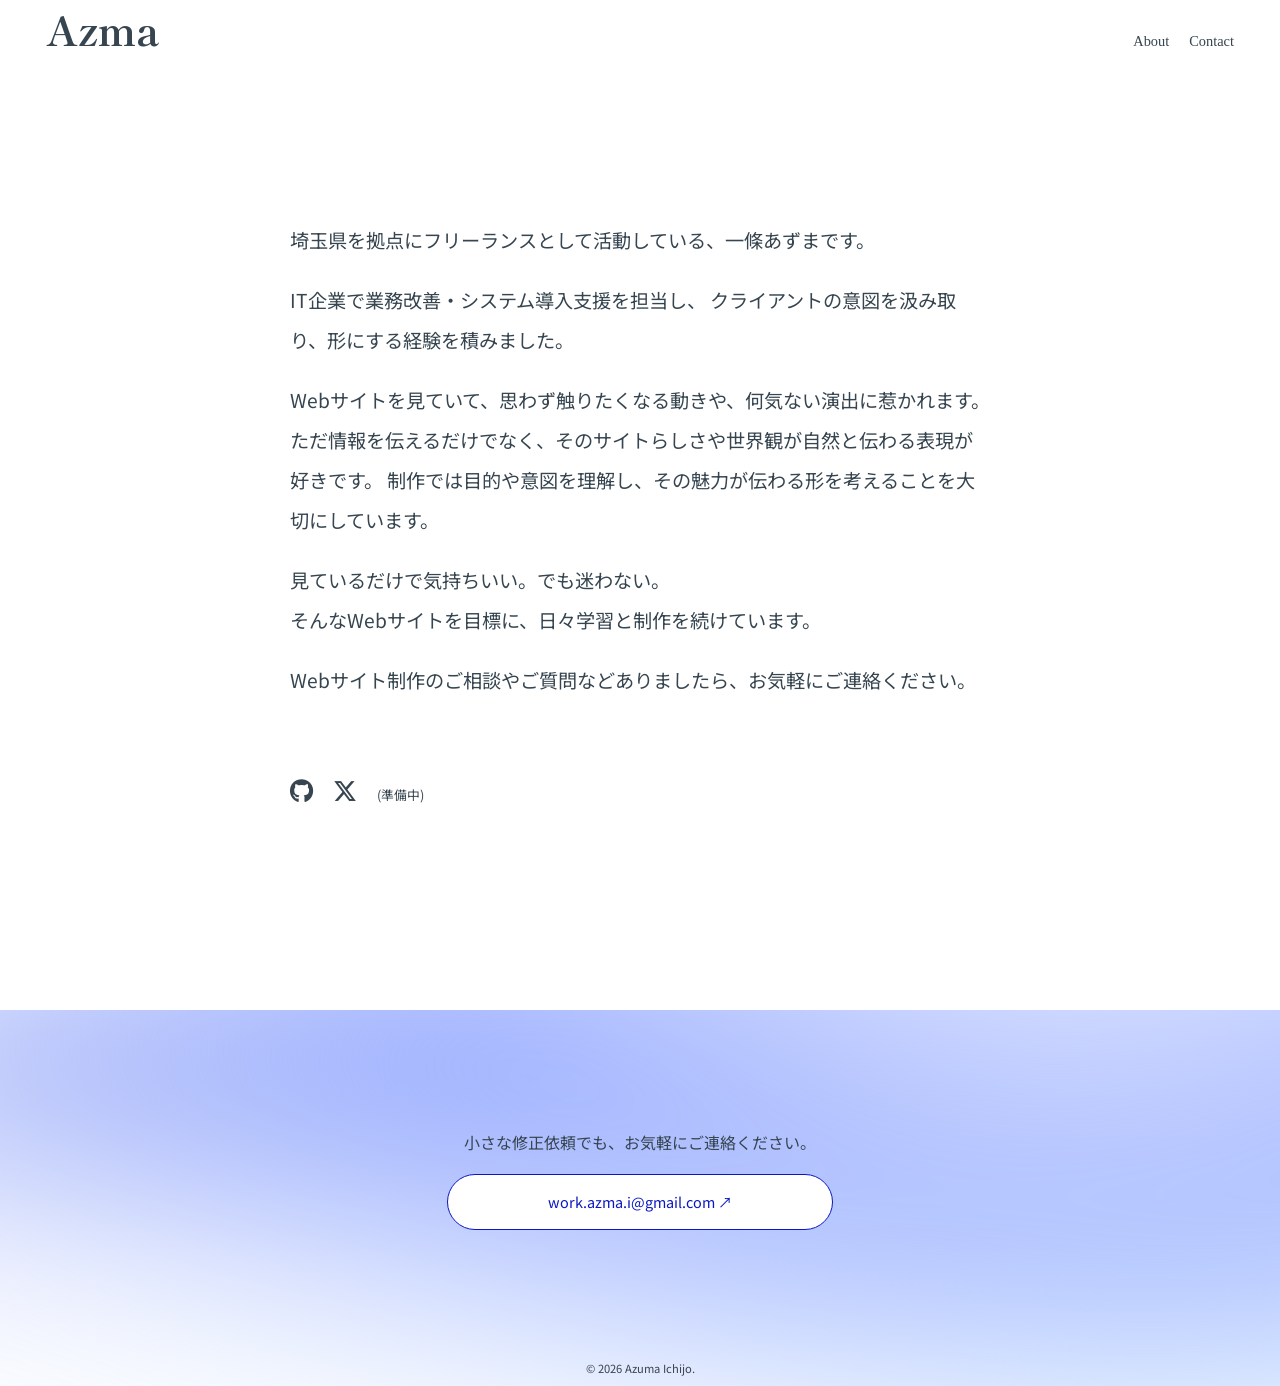
==== commit 2257036e: "refactor: update content and improve heading structure Replace sample email address with business em" ====
--- a/about.html
+++ b/about.html
@@ -148,7 +148,7 @@
           <p>小さな修正依頼でも、お気軽にご連絡ください。</p>
         </div>
         <div class="contact-btn">
-          <a href="mailto:your@email.com">your@email.com ↗</a>
+          <a href="mailto:work.azma.i@gmail.com">work.azma.i@gmail.com ↗</a>
           <!-- <div class="email-copy">
                   <span class="email-copy__email">Contact</span>
                   <span class="email-copy__copy">Copy</span>
--- a/css/style.css
+++ b/css/style.css
@@ -248,6 +248,15 @@
   }
 }
 
+.visually-hidden {
+  position: absolute;
+  width: 1px;
+  height: 1px;
+  overflow: hidden;
+  clip-path: inset(50%);
+  white-space: nowrap;
+}
+
 #works {
   scroll-margin-top: 20vh;
 }
@@ -361,6 +370,10 @@
   text-align: center;
   margin: 200px 0;
   background-color: #fff;
+}
+
+.about h2 {
+  margin: 20px 0;
 }
 
 .about p {
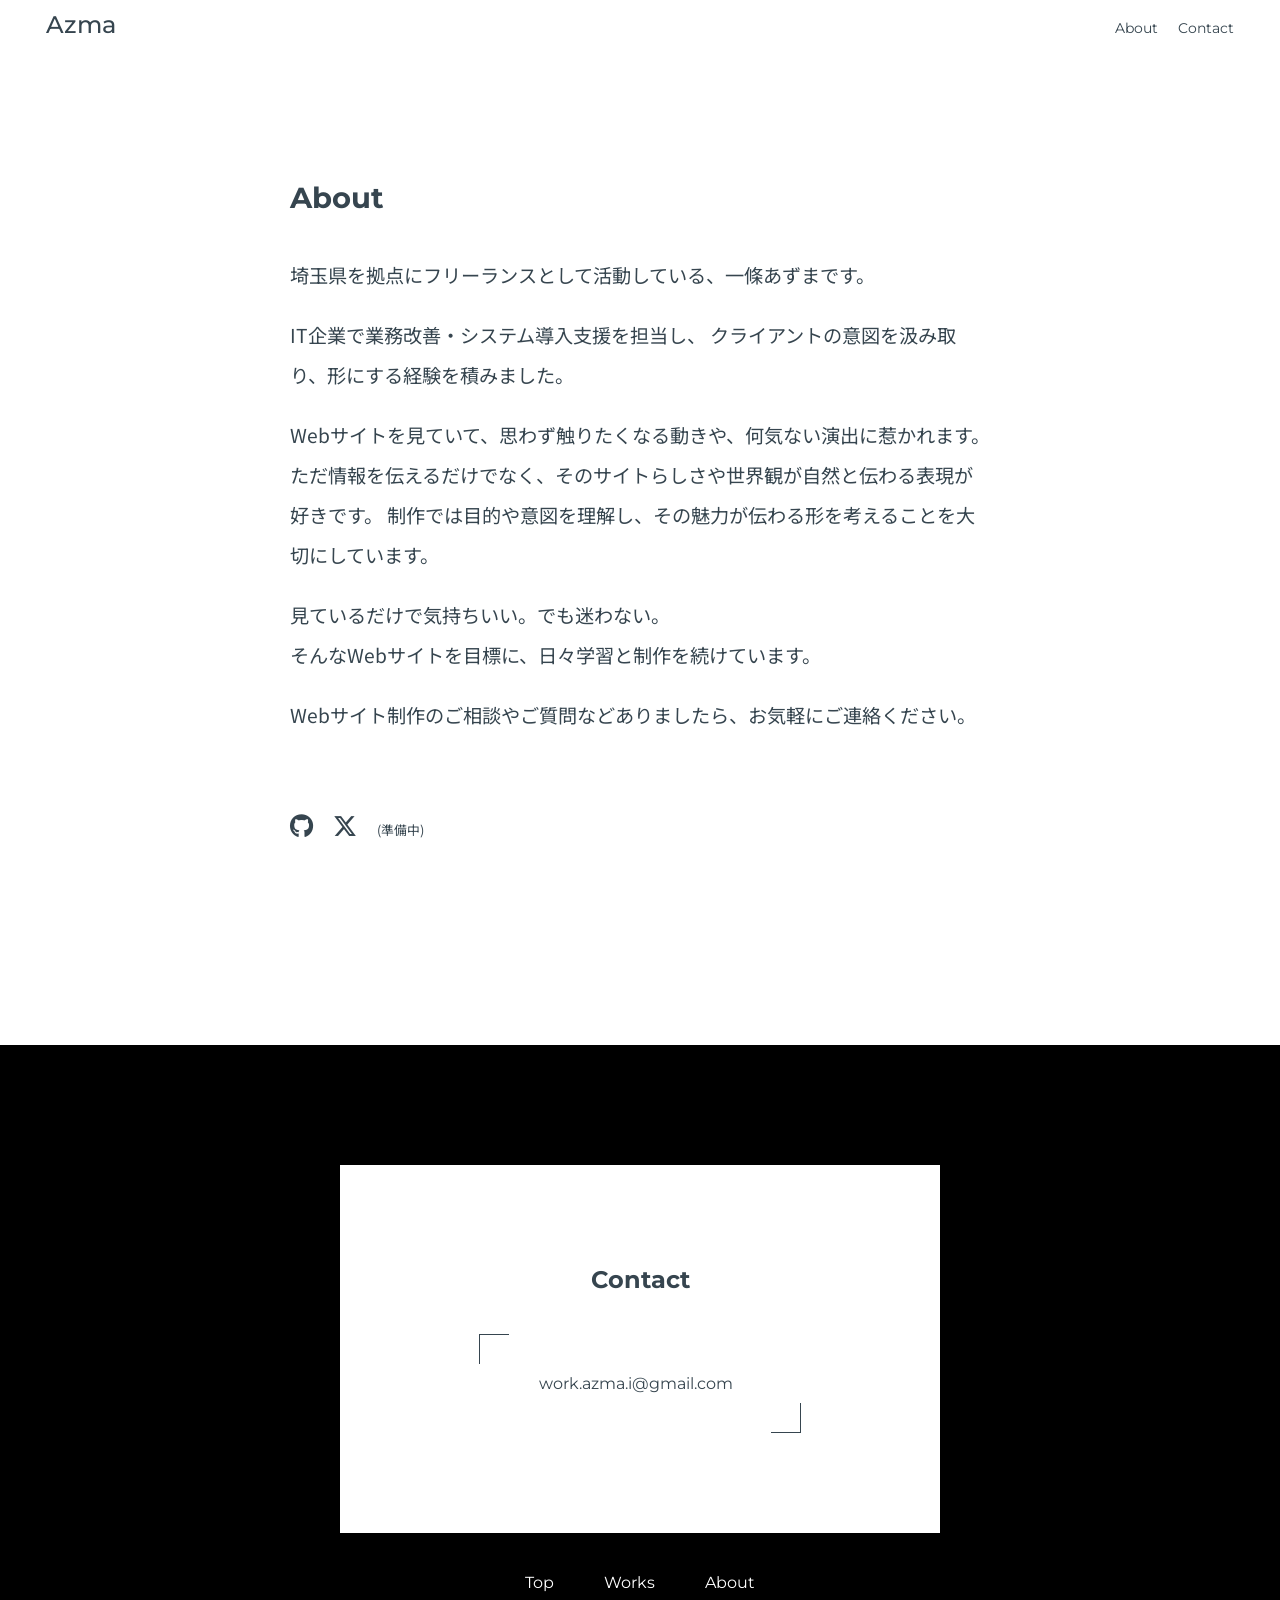
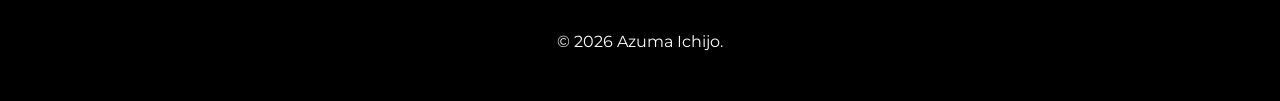
==== commit 38ae84f0: "style: redesign portfolio visual style and layout Replace Shippori Mincho with Montserrat Redesign h" ====
--- a/about.html
+++ b/about.html
@@ -48,12 +48,13 @@
     <!-- フォント -->
     <link rel="preconnect" href="https://fonts.googleapis.com" />
     <link rel="preconnect" href="https://fonts.gstatic.com" crossorigin />
+
     <link
-      href="https://fonts.googleapis.com/css2?family=Shippori+Mincho:wght@400;500&display=swap"
+      href="https://fonts.googleapis.com/css2?family=Noto+Sans+JP:wght@400;500&display=swap"
       rel="stylesheet"
     />
     <link
-      href="https://fonts.googleapis.com/css2?family=Noto+Sans+JP:wght@400;500&display=swap"
+      href="https://fonts.googleapis.com/css2?family=Montserrat:wght@200;400&display=swap"
       rel="stylesheet"
     />
     <link
@@ -71,12 +72,14 @@
       <div class="header-inner">
         <div class="header-contents">
           <h1><a href="./index.html">Azma</a></h1>
-          <nav>
-            <ul>
-              <li><a href="#">About</a></li>
-              <li><a href="#contact">Contact</a></li>
-            </ul>
-          </nav>
+          <div class="header-menu">
+            <nav>
+              <ul>
+                <li><a href="../about.html">About</a></li>
+                <li><a href="#contact">Contact</a></li>
+              </ul>
+            </nav>
+          </div>
         </div>
       </div>
     </header>
@@ -84,6 +87,7 @@
     <main>
       <section class="about-page">
         <div class="about-page-inner">
+          <h2>About</h2>
           <div class="about-page-contents">
             <div class="about-page-profile">
               <p>
@@ -127,35 +131,27 @@
         </div>
       </section>
 
-      <!-- 
-      <section class="skills">
-        <div class="inner">
-          <p>
-            CSSアニメーションやJavascriptを用いたアニメーションを用いたWebサイトを制作しています。
-          </p>
-          <ul>
-            <li>静的サイト・LPのコーディング（HTML / CSS / JavaScript）</li>
-            <li>静的サイト・LPのレスポンシブ対応（HTML / CSS / JavaScript）</li>
-            <li>WordPressサイトの修正・カスタマイズ（Cocoonテーマ対応）</li>
-            <li>既存サイトのレイアウト崩れ・表示ズレの修正</li>
-            <li>デザインカンプからのコーディング（Figmaデータ対応可）</li>
-          </ul>
+      <section class="contact" id="contact">
+        <div class="contact-inner">
+          <div class="contact-txt">
+            <h2>Contact</h2>
+          </div>
+          <div class="contact-btn">
+            <a href="mailto:work.azma.i@gmail.com" class="reveal fade-up"
+              >work.azma.i@gmail.com</a
+            >
+          </div>
         </div>
-      </section>
- -->
-      <section class="contact" id="contact">
-        <div class="contact-txt">
-          <p>小さな修正依頼でも、お気軽にご連絡ください。</p>
+        <div class="footer-menu">
+          <nav>
+            <ul>
+              <li><a href="./index.html">Top</a></li>
+              <li><a href="./index.html#works">Works</a></li>
+              <li><a href="#">About</a></li>
+            </ul>
+          </nav>
         </div>
-        <div class="contact-btn">
-          <a href="mailto:work.azma.i@gmail.com">work.azma.i@gmail.com ↗</a>
-          <!-- <div class="email-copy">
-                  <span class="email-copy__email">Contact</span>
-                  <span class="email-copy__copy">Copy</span>
-                  <span class="email-copy__copied">Copied</span>
-                </div>
-					-->
-        </div>
+
         <p class="footer-copy">&copy; 2026 Azuma Ichijo.</p>
       </section>
     </main>
--- a/css/style.css
+++ b/css/style.css
@@ -37,24 +37,17 @@
 }
 
 h1 {
-  font-size: 2.5rem;
-  font-family: "Shippori Mincho", serif;
+  font-size: 1.5rem;
+  font-family: "Montserrat", sans-serif;
+  font-weight: 500;
 }
 
 h2 {
-  font-family: "Shippori Mincho", serif;
+  font-family: "Montserrat", sans-serif;
 }
 
 h3 {
-  margin-bottom: 10px;
-  font-size: 1.7rem;
-  font-family: "Shippori Mincho", serif;
-}
-
-h4 {
-  margin-bottom: 20px;
-  font-size: 1.5rem;
-  font-family: "Shippori Mincho", serif;
+  font-family: "Montserrat", sans-serif;
 }
 
 button {
@@ -90,13 +83,6 @@
   transform: translateY(0);
 }
 
-@keyframes fadeUp {
-  to {
-    opacity: 1;
-    transform: translateY(0);
-  }
-}
-
 header {
   position: fixed;
   top: 0;
@@ -111,6 +97,7 @@
   justify-content: space-between;
   align-items: baseline;
   padding: 0 46px;
+  margin-top: 10px;
 }
 
 .header-contents ul {
@@ -118,98 +105,78 @@
   justify-content: space-between;
   align-items: baseline;
   gap: 20px;
-  font-family: " Shippori Mincho", serif;
+  font-family: "Montserrat", sans-serif;
+  font-weight: 400;
 }
 
 .header-contents li {
   font-size: 0.9rem;
+}
+
+.header-menu a {
+  border-bottom: 1px solid transparent;
+}
+
+.header-menu a:hover {
+  border-bottom-color: currentColor;
 }
 
 .fv {
   position: relative;
   overflow: hidden;
   min-height: 100dvh;
-  background: #fff;
-}
-
-/* コンテンツを前面 */
+  font-family: "Montserrat", sans-serif;
+}
+
 .fv > * {
   position: relative;
   z-index: 1;
 }
 
-/* 背景 */
-.fv::before {
+.fv-inner {
+  overflow: hidden;
+}
+
+.fv-contents {
+  padding-top: 150px;
+}
+
+.fv-contents h2 {
+  font-size: clamp(10rem, 10vw, 12rem);
+  text-align: center;
+  font-weight: 400;
+  line-height: 0.8;
+  color: #0918c0;
+}
+
+.fv-contents h2 span {
+  position: relative;
+  display: inline-block;
+  overflow: hidden;
+}
+
+.fv-contents h2 span::after {
   content: "";
   position: absolute;
-  inset: -30%;
-  z-index: 0;
-
-  background:
-    radial-gradient(
-      ellipse at 0% 30%,
-      rgba(157, 170, 226, 0.1) 0%,
-      rgba(5, 47, 235, 0.7) 10%,
-      transparent 60%
-    ),
-    radial-gradient(
-      ellipse at 70% 0%,
-      rgba(8, 129, 228, 0.5) 0%,
-      rgba(49, 131, 207, 0.3) 25%,
-      transparent 60%
-    ),
-    radial-gradient(
-      ellipse at 80% 70%,
-      rgba(136, 110, 230, 0.3) 0%,
-      rgba(169, 138, 219, 0.1) 30%,
-      transparent 70%
-    );
-}
-
-.fv-inner {
-  max-width: 1200px;
-  margin: 0 auto;
-  /*min-height: 100dvh;*/
-  /* background-color: #a1b8c6; */
-  position: relative;
-  margin-bottom: 50px;
-}
-
-.fv-contents {
-  padding-top: 150px;
-}
-
-.fv-contents h2 {
-  font-size: 7rem;
-  color: #fff;
+  inset: 0;
+  background: #0918c0;
+  animation: reveal 1.5s cubic-bezier(0.77, 0, 0.175, 1) forwards;
+}
+
+@keyframes reveal {
+  to {
+    transform: translateX(101%);
+  }
 }
 
 .fv-row {
-  display: flex;
-  justify-content: left;
-  align-items: center;
-  gap: 30px;
+  text-align: center;
+  margin-top: 20px;
 }
 
 .fv-row p {
-  font-size: 1.6rem;
-  font-family: " Shippori Mincho", serif;
-}
-
-.fv-contents > h2,
-.fv-row > h2,
-.fv-row > p {
-  opacity: 0;
-  transform: translateY(10px);
-  animation: fadeUp 1s ease-out forwards;
-}
-
-.fv-row > h2 {
-  animation-delay: 0.3s;
-}
-
-.fv-row > p {
-  animation-delay: 0.6s;
+  font-size: 2.5rem;
+  font-weight: 200;
 }
 
 .scroll-indicator {
@@ -218,13 +185,8 @@
   left: 50%;
   transform: translateX(-50%);
   font-size: 1rem;
-}
-
-.scroll-indicator a {
   opacity: 0;
-  display: inline-block;
-  animation: fadeUp 1s ease-out forwards;
-  animation-delay: 2.2s;
+  animation: flickerUp 2s ease-out 2.1s forwards;
 }
 
 .scroll-indicator::after {
@@ -234,12 +196,43 @@
   height: 100px;
   background: #36454f;
   margin: 20px auto 0;
-
   transform: scaleY(0);
   transform-origin: top;
-
-  animation: lineGrow 1s ease-out forwards;
-  animation-delay: 2.6s;
+  animation: lineGrow 1s ease-out 2.3s forwards;
+}
+
+@keyframes fadeUp {
+  from {
+    opacity: 0;
+    transform: translateY(20px);
+  }
+  to {
+    opacity: 1;
+    transform: translateY(0);
+  }
+}
+
+@keyframes flickerUp {
+  0% {
+    opacity: 0;
+    transform: translateX(-50%) translateY(10px);
+  }
+  2% {
+    opacity: 1;
+    transform: translateX(-50%) translateY(10px);
+  }
+  7% {
+    opacity: 0;
+    transform: translateX(-50%) translateY(10px);
+  }
+  9% {
+    opacity: 1;
+    transform: translateX(-50%) translateY(10px);
+  }
+  100% {
+    opacity: 1;
+    transform: translateX(-50%) translateY(0);
+  }
 }
 
 @keyframes lineGrow {
@@ -268,8 +261,12 @@
   gap: 85px;
 }
 
+.work-list {
+  margin-top: 250px;
+}
+
 .work-item {
-  margin: 250px 0;
+  margin-top: 150px;
 }
 
 .work-img {
@@ -300,6 +297,12 @@
   transform: scale(1);
 }
 
+.work-text h3 {
+  margin-bottom: 10px;
+  font-size: 1.7rem;
+  font-weight: 400;
+}
+
 .work-note {
   font-size: 0.9rem;
 }
@@ -308,6 +311,8 @@
   color: #757575;
   font-size: 0.8rem;
   margin-bottom: 20px;
+  font-family: "Montserrat", sans-serif;
+  font-weight: 400;
 }
 
 .work-role {
@@ -334,6 +339,8 @@
   margin-top: 40px;
   display: inline-block;
   position: relative;
+  font-family: "Montserrat", sans-serif;
+  font-weight: 400;
 }
 
 .view-details::before {
@@ -367,13 +374,22 @@
 }
 
 .about {
-  text-align: center;
-  margin: 200px 0;
-  background-color: #fff;
+  text-align: left;
+  background-color: #ffffff;
+  padding: 250px;
+}
+
+.about-inner {
+  max-width: 600px;
+  margin: 0 auto;
+  padding: 50px 100px;
+  background-color: #ffffff;
+  border: 1px #000000 solid;
 }
 
 .about h2 {
   margin: 20px 0;
+  font-size: 1.5rem;
 }
 
 .about p {
@@ -406,72 +422,85 @@
   padding-bottom: 10px;
   position: relative;
   overflow: hidden;
-  background: #fff;
-}
-
-/* コンテンツを前面 */
+  background: #000000;
+  font-family: "Montserrat", sans-serif;
+}
+
+.contact-inner {
+  max-width: 600px;
+  margin: 0 auto;
+  padding: 100px;
+  background-color: #fff;
+}
+
 .contact > * {
   position: relative;
   z-index: 1;
 }
 
-/* 背景 */
-.contact::before {
+.contact-txt {
+  margin-bottom: 40px;
+}
+
+.contact-btn {
+  position: relative;
+  display: inline-block;
+  padding: 40px 60px;
+}
+
+.contact-btn::before,
+.contact-btn::after {
   content: "";
   position: absolute;
-  inset: -30%;
-  z-index: 0;
-
-  background:
-    radial-gradient(
-      ellipse at 20% 30%,
-      rgba(8, 50, 235, 0.3) 0%,
-      rgba(90, 120, 255, 0.1) 25%,
-      transparent 55%
-    ),
-    radial-gradient(
-      ellipse at 70% 20%,
-      rgba(150, 170, 255, 0.35) 0%,
-      rgba(150, 170, 255, 0.8) 30%,
-      transparent 60%
-    ),
-    radial-gradient(
-      ellipse at 80% 70%,
-      rgba(120, 190, 255, 0.3) 0%,
-      rgba(120, 190, 255, 0.08) 30%,
-      transparent 60%
-    );
-
-  filter: blur(90px);
-
-  transform-origin: center;
-
-  animation: aurora 10s ease-in-out infinite alternate;
-}
-
-.contact-txt {
-  margin-bottom: 20px;
-}
-
-.contact-btn {
+  width: 30px;
+  height: 30px;
+}
+
+.contact-btn::before {
+  top: 0;
+  left: 0;
+  border-top: 1px solid currentColor;
+  border-left: 1px solid currentColor;
+}
+
+.contact-btn::after {
+  bottom: 0;
+  right: 0;
+  border-bottom: 1px solid currentColor;
+  border-right: 1px solid currentColor;
+}
+
+.contact-btn a::after {
+  content: "";
   display: inline-block;
-  text-align: center;
-  padding: 20px 100px;
-  border-radius: 999px;
-  background: #fff;
-  color: #0918c0;
-  border: 1px solid #0918c0;
-  font-size: 0.9rem;
-  line-height: 1;
-  white-space: nowrap;
-  transition:
-    color 0.3s ease,
-    background-color 0.3s ease;
-}
-
-.contact-btn:hover {
-  background: #0918c0;
+  margin-left: 0.5rem;
+  transition: transform 0.5s ease;
+  transition-delay: 0.8s;
+}
+
+.footer-menu {
   color: #fff;
+  margin: 40px 0;
+}
+
+.footer-menu ul {
+  display: flex;
+  justify-content: center;
+  align-items: center;
+  gap: 50px;
+}
+
+.footer-menu a {
+  border-bottom: 1px solid transparent;
+}
+
+.footer-menu a:hover {
+  border-bottom-color: currentColor;
+}
+
+.footer-copy {
+  color: #fff;
+  margin: 40px;
 }
 
 /* aboutページ */
@@ -482,6 +511,11 @@
   animation: fadein 0.5s ease forwards;
 }
 
+.about-page h2 {
+  margin: 40px 0;
+  font-size: 1.8rem;
+}
+
 @keyframes fadein {
   to {
     opacity: 1;
@@ -492,7 +526,7 @@
 .about-page-inner {
   max-width: 700px;
   margin: 0 auto;
-  margin-top: 220px;
+  margin-top: 180px;
   margin-bottom: 150px;
 }
 
@@ -539,11 +573,6 @@
   display: inline;
 }
 */
-
-.footer-copy {
-  font-size: 0.7rem;
-  margin-top: 130px;
-}
 
 .to-top {
   position: fixed;
@@ -584,17 +613,17 @@
 =========================== */
 @media (max-width: 768px) {
   h1 {
-    font-size: 1.8rem;
-  }
-
-  h2 {
-    /* display: none;*/
-    font-size: 2.5rem;
-    text-align: center;
-  }
-
-  .fv-inner {
-    margin-bottom: 80px;
+    font-size: 1rem;
+  }
+
+  .header-contents {
+    max-width: 400px;
+    gap: 50px;
+    margin-top: 10px;
+  }
+
+  .fv-contents {
+    margin-top: 80px;
   }
 
   .fv-contents h2 {
@@ -603,12 +632,13 @@
 
   .fv-row {
     flex-direction: column;
+    margin-top: 0;
   }
 
   .fv-row p {
     text-align: center;
     font-size: 1.4rem;
-    padding: 50px 0;
+    padding: 10px 0;
     color: #13181b;
   }
 
@@ -625,7 +655,7 @@
   }
 
   .work-item {
-    margin: 70px 0;
+    margin-top: 70px;
   }
 
   .work-img {
@@ -651,7 +681,14 @@
   }
 
   .about {
-    margin: 150px 0;
+    margin-bottom: 100px;
+    padding: 0 0;
+  }
+
+  .about-inner {
+    padding: 100px 10px;
+    border: none;
+    text-align: center;
   }
 
   .about-page-inner {
@@ -665,6 +702,27 @@
     line-height: 27px;
   }
 
+  .contact {
+    padding-top: 40px;
+  }
+
+  .contact-inner {
+    max-width: 300px;
+    padding: 60px 24px;
+  }
+
+  .contact-btn {
+    padding: 0 0;
+  }
+
+  .contact-btn::before {
+    display: none;
+  }
+
+  .contact-btn::after {
+    display: none;
+  }
+
   .contact-txt {
     font-size: 0.9rem;
   }
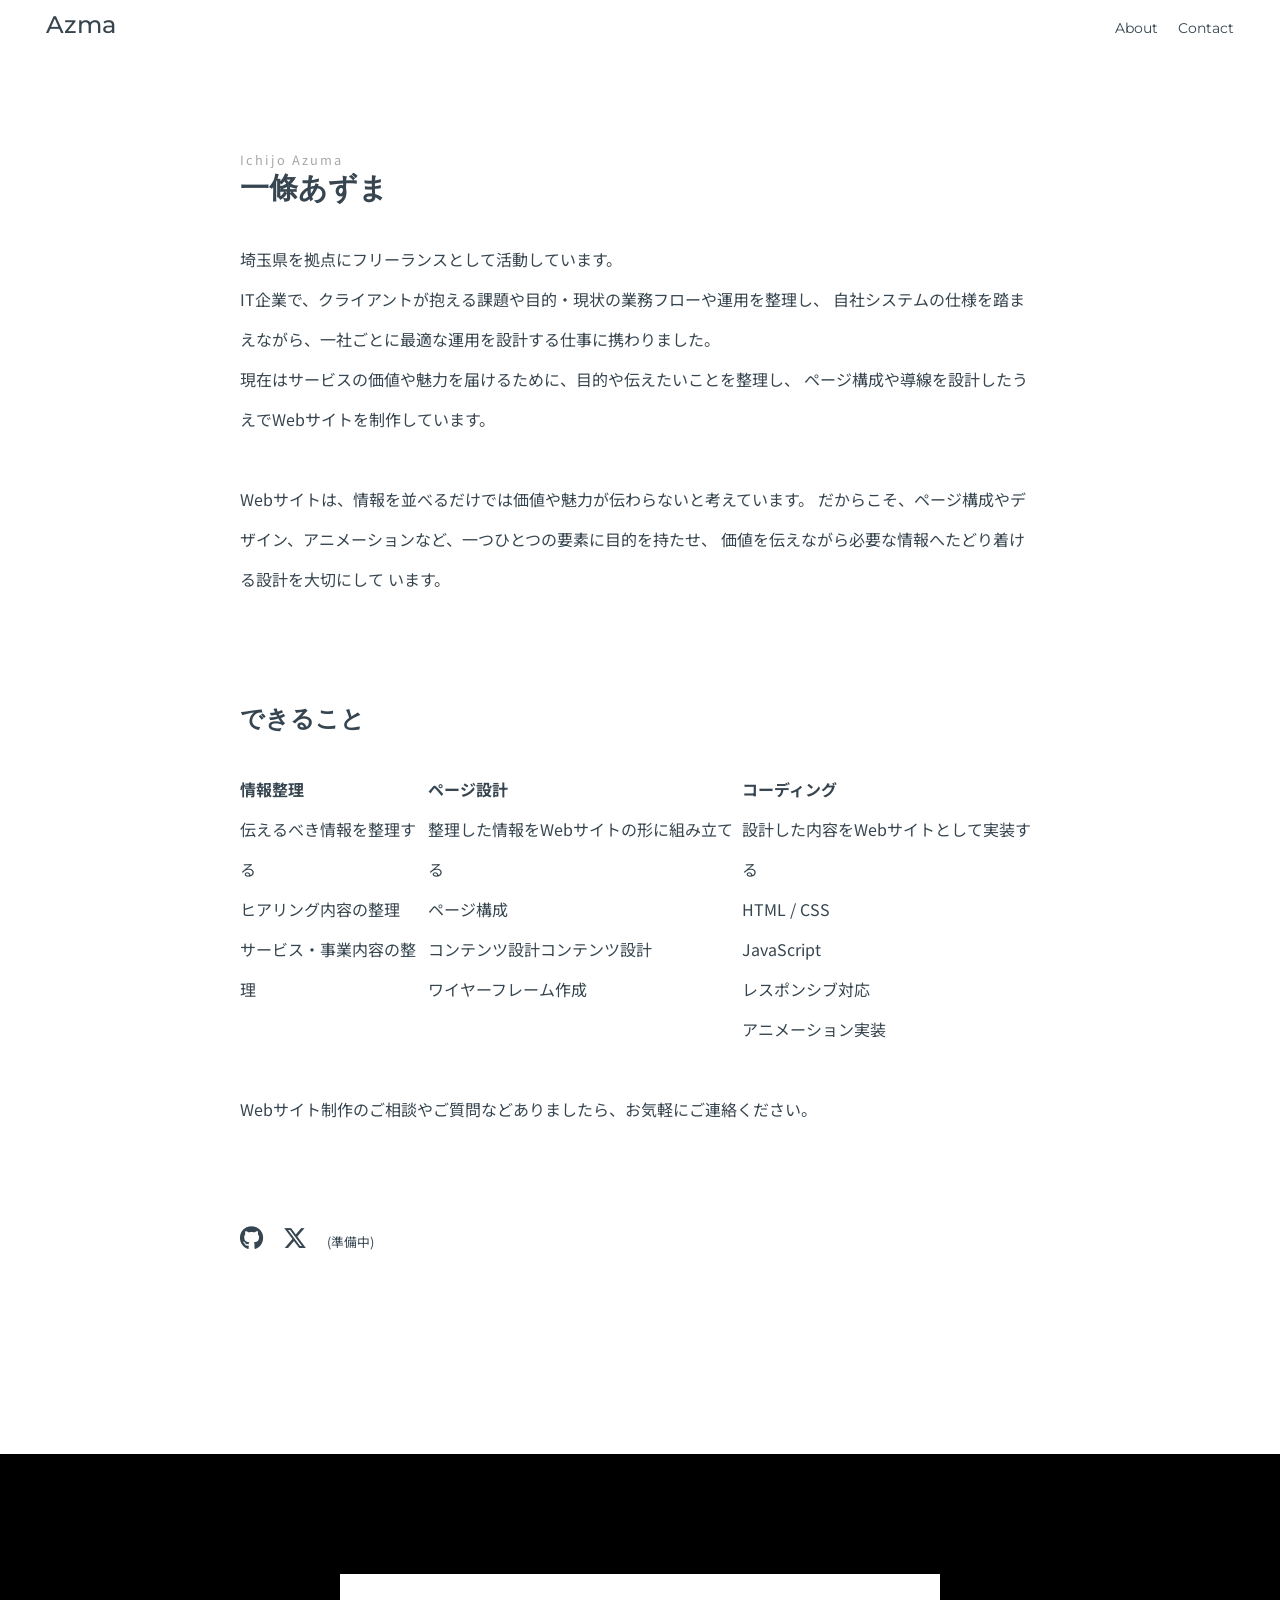
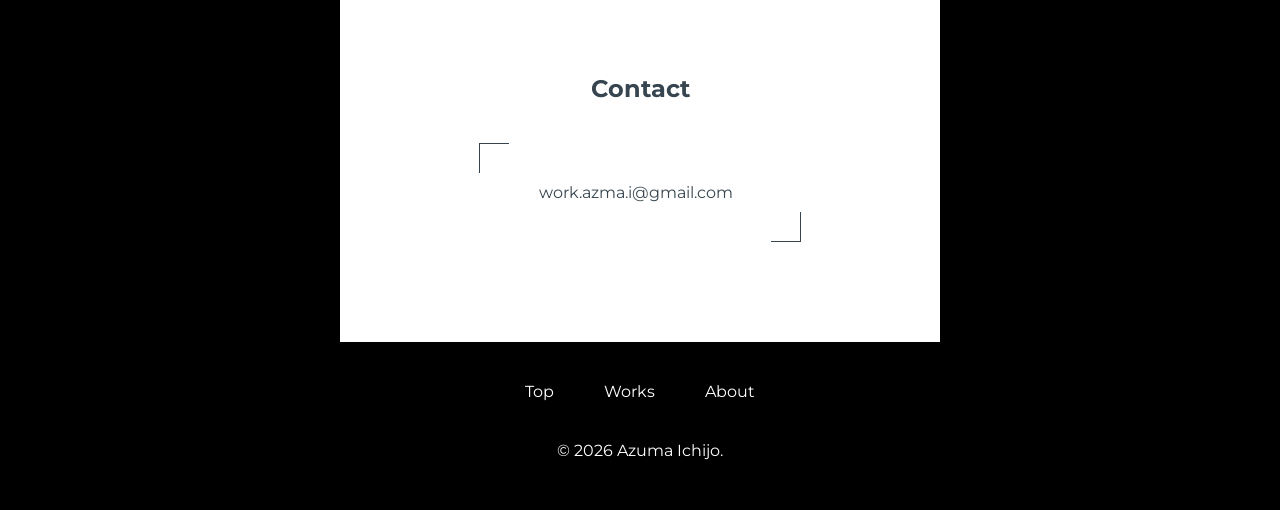
==== commit 071ecdb0: "refactor: reorganize CSS structure and separate common styles Create common.css for shared styles Mo" ====
--- a/about.html
+++ b/about.html
@@ -61,8 +61,8 @@
       rel="stylesheet"
       href="https://cdnjs.cloudflare.com/ajax/libs/font-awesome/6.5.0/css/all.min.css"
     />
-
-    <link rel="stylesheet" href="css/style.css" />
+    <link rel="stylesheet" href="css/common.css" />
+    <link rel="stylesheet" href="css/about.css" />
   </head>
 
   <body>
@@ -87,33 +87,72 @@
     <main>
       <section class="about-page">
         <div class="about-page-inner">
-          <h2>About</h2>
-          <div class="about-page-contents">
-            <div class="about-page-profile">
-              <p>
-                埼玉県を拠点にフリーランスとして活動している、一條あずまです。
-              </p>
-              <p>
-                IT企業で業務改善・システム導入支援を担当し、
-                クライアントの意図を汲み取り、形にする経験を積みました。
-              </p>
+          <div class="aout-page-profile">
+            <div class="about-page-contents">
+              <p class="about-page-accent">Ichijo Azuma</p>
+              <h2>一條あずま</h2>
+
+              <div class="about-page-content">
+                <p>埼玉県を拠点にフリーランスとして活動しています。</p>
+                <p>
+                  IT企業で、クライアントが抱える課題や目的・現状の業務フローや運用を整理し、
+                  自社システムの仕様を踏まえながら、一社ごとに最適な運用を設計する仕事に携わりました。
+                </p>
+                <p>
+                  現在はサービスの価値や魅力を届けるために、目的や伝えたいことを整理し、
+                  ページ構成や導線を設計したうえでWebサイトを制作しています。
+                </p>
+              </div>
+
+              <div class="about-page-content">
+                <p>
+                  Webサイトは、情報を並べるだけでは価値や魅力が伝わらないと考えています。
+                  だからこそ、ページ構成やデザイン、アニメーションなど、一つひとつの要素に目的を持たせ、
+                  価値を伝えながら必要な情報へたどり着ける設計を大切にして
+                  います。
+                </p>
+              </div>
             </div>
-            <div class="about-page-appproach">
-              <p>
-                Webサイトを見ていて、思わず触りたくなる動きや、何気ない演出に惹かれます。
-                ただ情報を伝えるだけでなく、そのサイトらしさや世界観が自然と伝わる表現が好きです。
-                制作では目的や意図を理解し、その魅力が伝わる形を考えることを大切にしています。
-              </p>
-              <p>
-                見ているだけで気持ちいい。でも迷わない。<br />
-                そんなWebサイトを目標に、日々学習と制作を続けています。
-              </p>
+
+            <div class="about-page-content">
+              <h3>できること</h3>
+              <div class="about-page-skills">
+                <div class="about-page-skill">
+                  <h4>情報整理</h4>
+                  <p>伝えるべき情報を整理する</p>
+                  <ul>
+                    <li>ヒアリング内容の整理</li>
+                    <li>サービス・事業内容の整理</li>
+                  </ul>
+                </div>
+                <div class="about-page-skill">
+                  <h4>ページ設計</h4>
+                  <p>整理した情報をWebサイトの形に組み立てる</p>
+                  <ul>
+                    <li>ページ構成</li>
+                    <li>コンテンツ設計コンテンツ設計</li>
+                    <li>ワイヤーフレーム作成</li>
+                  </ul>
+                </div>
+                <div class="about-page-skill">
+                  <h4>コーディング</h4>
+                  <p>設計した内容をWebサイトとして実装する</p>
+                  <ul>
+                    <li>HTML / CSS</li>
+                    <li>JavaScript</li>
+                    <li>レスポンシブ対応</li>
+                    <li>アニメーション実装</li>
+                  </ul>
+                </div>
+              </div>
             </div>
-            <div class="about-page-contact">
+
+            <div class="about-page-content">
               <p>
                 Webサイト制作のご相談やご質問などありましたら、お気軽にご連絡ください。
               </p>
             </div>
+
             <div class="footer-sns">
               <div class="github">
                 <a href="https://github.com/azma24">
--- a/css/common.css
+++ b/css/common.css
@@ -0,0 +1,263 @@
+/* ===========================
+   Reset & Base
+=========================== */
+*,
+*::before,
+*::after {
+  box-sizing: border-box;
+  margin: 0;
+  padding: 0;
+}
+
+html {
+  font-size: 16px;
+  scroll-behavior: smooth;
+}
+
+body {
+  font-family: "Noto Sans JP", sans-serif;
+  color: #36454f;
+  background-color: #fff;
+  -webkit-font-smoothing: antialiased;
+}
+
+img {
+  max-width: 100%;
+  height: auto;
+  display: block;
+}
+
+a {
+  text-decoration: none;
+  color: inherit;
+}
+
+ul {
+  list-style: none;
+}
+
+h1 {
+  font-size: 1.5rem;
+  font-family: "Montserrat", sans-serif;
+  font-weight: 500;
+}
+
+h2 {
+  font-family: "Montserrat", sans-serif;
+}
+
+h3 {
+  font-family: "Montserrat", sans-serif;
+}
+
+button {
+  appearance: none;
+  background: none;
+  border: none;
+  cursor: pointer;
+  font-family: inherit;
+  font-size: inherit;
+  padding: 0;
+}
+
+/* header */
+
+header {
+  position: fixed;
+  top: 0;
+  left: 0;
+  width: 100%;
+  z-index: 1000;
+  background: transparent;
+}
+
+.header-contents {
+  display: flex;
+  justify-content: space-between;
+  align-items: baseline;
+  padding: 0 46px;
+  margin-top: 10px;
+}
+
+.header-contents ul {
+  display: flex;
+  justify-content: space-between;
+  align-items: baseline;
+  gap: 20px;
+  font-family: "Montserrat", sans-serif;
+  font-weight: 400;
+}
+
+.header-contents li {
+  font-size: 0.9rem;
+}
+
+.header-menu a {
+  border-bottom: 1px solid transparent;
+}
+
+.header-menu a:hover {
+  border-bottom-color: currentColor;
+}
+
+/* footer */
+
+.contact {
+  text-align: center;
+  background-size: cover;
+  background-position: center;
+  background-repeat: no-repeat;
+  padding-top: 120px;
+  padding-bottom: 10px;
+  position: relative;
+  overflow: hidden;
+  background: #000000;
+  font-family: "Montserrat", sans-serif;
+}
+
+.contact-inner {
+  max-width: 600px;
+  margin: 0 auto;
+  padding: 100px;
+  background-color: #fff;
+}
+
+.contact > * {
+  position: relative;
+  z-index: 1;
+}
+
+.contact-txt {
+  margin-bottom: 40px;
+}
+
+.contact-btn {
+  position: relative;
+  display: inline-block;
+  padding: 40px 60px;
+}
+
+.contact-btn::before,
+.contact-btn::after {
+  content: "";
+  position: absolute;
+  width: 30px;
+  height: 30px;
+}
+
+.contact-btn::before {
+  top: 0;
+  left: 0;
+  border-top: 1px solid currentColor;
+  border-left: 1px solid currentColor;
+}
+
+.contact-btn::after {
+  bottom: 0;
+  right: 0;
+  border-bottom: 1px solid currentColor;
+  border-right: 1px solid currentColor;
+}
+
+.contact-btn a::after {
+  content: "";
+  display: inline-block;
+  margin-left: 0.5rem;
+  transition: transform 0.5s ease;
+  transition-delay: 0.8s;
+}
+
+.footer-menu {
+  color: #fff;
+  margin: 40px 0;
+}
+
+.footer-menu ul {
+  display: flex;
+  justify-content: center;
+  align-items: center;
+  gap: 50px;
+}
+
+.footer-menu a {
+  border-bottom: 1px solid transparent;
+}
+
+.footer-menu a:hover {
+  border-bottom-color: currentColor;
+}
+
+.footer-copy {
+  color: #fff;
+  margin: 40px;
+}
+
+/* to top */
+.to-top {
+  position: fixed;
+  right: 20px;
+  bottom: 20px;
+  width: 48px;
+  height: 48px;
+  z-index: 1100;
+  border-radius: 50%;
+  border: none;
+  background: #000000;
+  color: #fff;
+  cursor: pointer;
+  box-shadow: 0 6px 18px rgba(0, 0, 0, 0.08);
+  opacity: 0;
+  visibility: hidden;
+  transform: translateY(10px);
+  transition:
+    opacity 0.7s ease,
+    transform 0.7s ease,
+    visibility 0.7s,
+    background-color 0.7s ease;
+}
+
+.to-top.is-visible {
+  opacity: 1;
+  visibility: visible;
+  transform: translateY(0);
+}
+
+.to-top:hover {
+  transform: translateY(-2px);
+  background: rgba(0, 0, 0, 0.8);
+}
+
+/*  Responsive */
+
+@media (max-width: 768px) {
+  .header-contents {
+    max-width: 400px;
+    gap: 50px;
+    margin-top: 10px;
+  }
+
+  .contact {
+    padding-top: 40px;
+  }
+
+  .contact-inner {
+    max-width: 300px;
+    padding: 60px 24px;
+  }
+
+  .contact-btn {
+    padding: 0 0;
+  }
+
+  .contact-btn::before {
+    display: none;
+  }
+
+  .contact-btn::after {
+    display: none;
+  }
+
+  .contact-txt {
+    font-size: 0.9rem;
+  }
+}
--- a/css/about.css
+++ b/css/about.css
@@ -0,0 +1,79 @@
+.about-page {
+  opacity: 0;
+  transform: translateY(10px);
+  animation: fadein 0.5s ease forwards;
+}
+
+@keyframes fadein {
+  to {
+    opacity: 1;
+    transform: translateY(0);
+  }
+}
+
+.about-page-inner {
+  max-width: 800px;
+  margin: 0 auto;
+  margin-top: 150px;
+  margin-bottom: 150px;
+}
+
+.about-page-accent {
+  font-size: 0.8rem;
+  color: #a8a8a8;
+  letter-spacing: 2px;
+}
+
+.about-page h2 {
+  font-size: 1.8rem;
+  margin-bottom: 30px;
+}
+
+.about-page h3 {
+  font-size: 1.5rem;
+  margin-bottom: 30px;
+}
+
+.about-page-contents {
+  margin-bottom: 100px;
+}
+
+.about-page-content {
+  line-height: 40px;
+  margin-bottom: 40px;
+}
+
+.about-page-skills {
+  display: flex;
+  justify-content: space-between;
+}
+
+.footer-sns {
+  display: flex;
+  justify-content: flex-start;
+  align-items: baseline;
+  gap: 20px;
+}
+
+.footer-sns p {
+  font-size: 0.8rem;
+}
+
+.github,
+.twitter {
+  margin: 50px 0;
+  font-size: 1.5rem;
+}
+
+@media (max-width: 768px) {
+  .about-page-inner {
+    margin-top: 120px;
+    margin-bottom: 50px;
+    padding: 0 20px;
+  }
+
+  .about-page-contents {
+    font-size: 0.9rem;
+    line-height: 27px;
+  }
+}
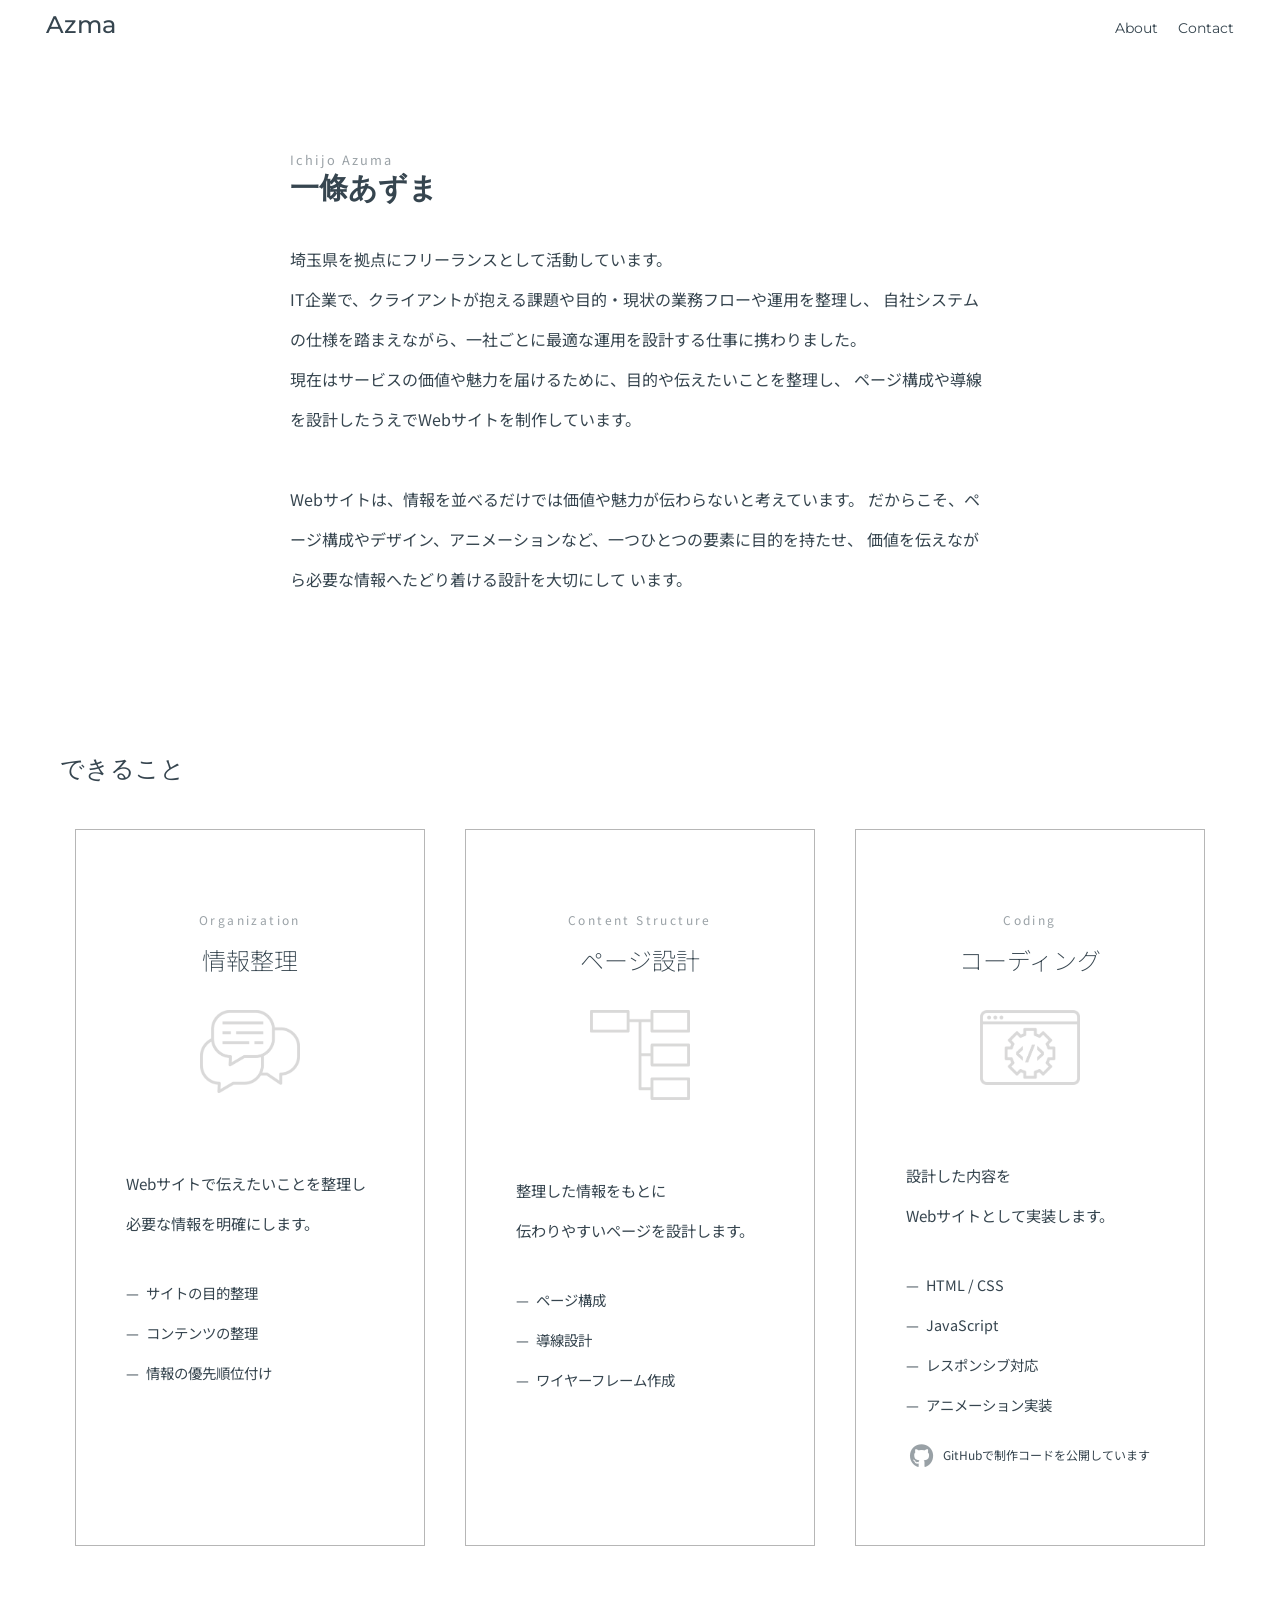
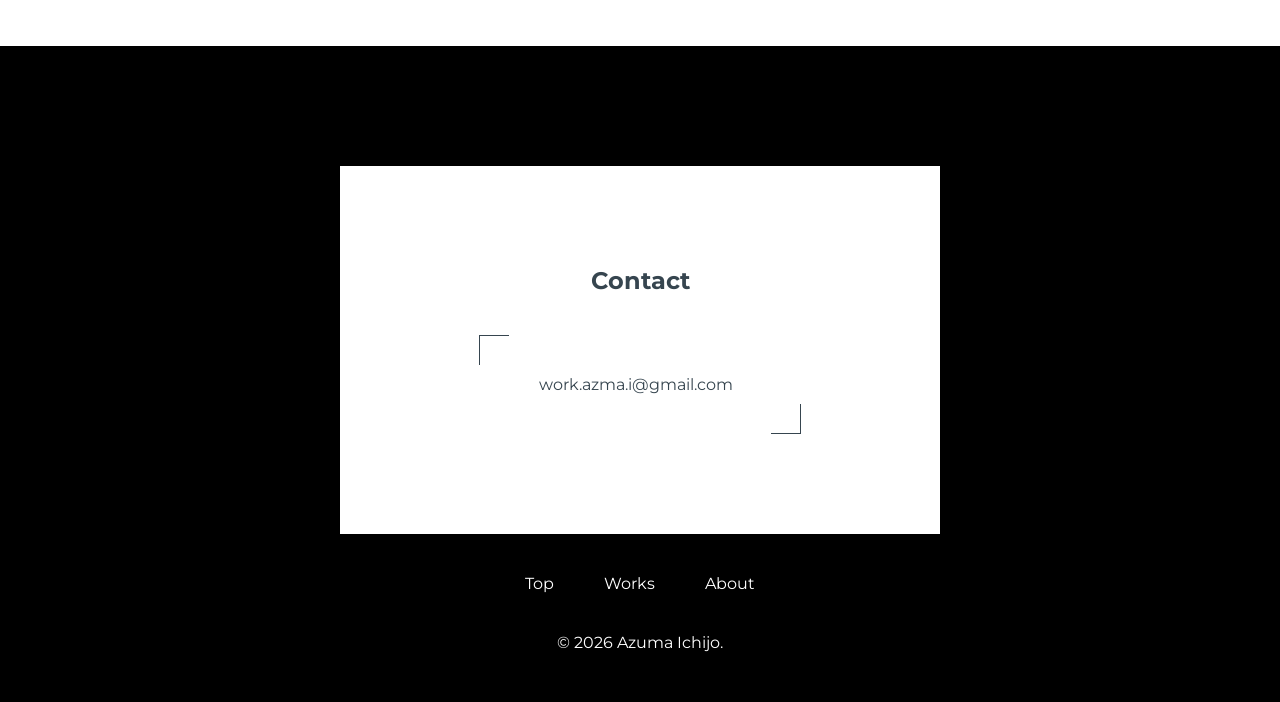
==== commit ab1ebf9b: "feat: update About page content and structure Refactor About page HTML structure Add skills section " ====
--- a/about.html
+++ b/about.html
@@ -75,7 +75,7 @@
           <div class="header-menu">
             <nav>
               <ul>
-                <li><a href="../about.html">About</a></li>
+                <li><a href="#profile">About</a></li>
                 <li><a href="#contact">Contact</a></li>
               </ul>
             </nav>
@@ -85,86 +85,92 @@
     </header>
 
     <main>
-      <section class="about-page">
-        <div class="about-page-inner">
-          <div class="aout-page-profile">
-            <div class="about-page-contents">
-              <p class="about-page-accent">Ichijo Azuma</p>
-              <h2>一條あずま</h2>
-
-              <div class="about-page-content">
-                <p>埼玉県を拠点にフリーランスとして活動しています。</p>
+      <section id="profile">
+        <div class="inner">
+          <p class="profile-accent">Ichijo Azuma</p>
+          <h2>一條あずま</h2>
+
+          <div class="content">
+            <p>埼玉県を拠点にフリーランスとして活動しています。</p>
+            <p>
+              IT企業で、クライアントが抱える課題や目的・現状の業務フローや運用を整理し、
+              自社システムの仕様を踏まえながら、一社ごとに最適な運用を設計する仕事に携わりました。
+            </p>
+            <p>
+              現在はサービスの価値や魅力を届けるために、目的や伝えたいことを整理し、
+              ページ構成や導線を設計したうえでWebサイトを制作しています。
+            </p>
+          </div>
+
+          <div class="content">
+            <p>
+              Webサイトは、情報を並べるだけでは価値や魅力が伝わらないと考えています。
+              だからこそ、ページ構成やデザイン、アニメーションなど、一つひとつの要素に目的を持たせ、
+              価値を伝えながら必要な情報へたどり着ける設計を大切にして います。
+            </p>
+          </div>
+        </div>
+      </section>
+
+      <section class="skills">
+        <div class="skills-inner">
+          <div class="content">
+            <h3>できること</h3>
+            <div class="skills-contents">
+              <div class="skill-content">
+                <span class="en-label">Organization</span>
+                <h4 class="reveal fade-up">情報整理</h4>
+                <div class="skill-img">
+                  <img src="./img/skill1.png" alt="" />
+                </div>
                 <p>
-                  IT企業で、クライアントが抱える課題や目的・現状の業務フローや運用を整理し、
-                  自社システムの仕様を踏まえながら、一社ごとに最適な運用を設計する仕事に携わりました。
+                  Webサイトで伝えたいことを整理し<br />必要な情報を明確にします。
                 </p>
+                <ul>
+                  <li>サイトの目的整理</li>
+                  <li>コンテンツの整理</li>
+                  <li>情報の優先順位付け</li>
+                </ul>
+              </div>
+
+              <div class="skill-content">
+                <span class="en-label">Content Structure</span>
+                <h4 class="reveal fade-up">ページ設計</h4>
+                <div class="skill-img">
+                  <img src="./img/skill2.png" alt="" />
+                </div>
                 <p>
-                  現在はサービスの価値や魅力を届けるために、目的や伝えたいことを整理し、
-                  ページ構成や導線を設計したうえでWebサイトを制作しています。
+                  整理した情報をもとに<br />伝わりやすいページを設計します。
                 </p>
+                <ul>
+                  <li>ページ構成</li>
+                  <li>導線設計</li>
+                  <li>ワイヤーフレーム作成</li>
+                </ul>
               </div>
 
-              <div class="about-page-content">
-                <p>
-                  Webサイトは、情報を並べるだけでは価値や魅力が伝わらないと考えています。
-                  だからこそ、ページ構成やデザイン、アニメーションなど、一つひとつの要素に目的を持たせ、
-                  価値を伝えながら必要な情報へたどり着ける設計を大切にして
-                  います。
-                </p>
+              <div class="skill-content">
+                <span class="en-label">Coding</span>
+                <h4 class="reveal fade-up">コーディング</h4>
+                <div class="skill-img">
+                  <img src="./img/skill3.png" alt="" />
+                </div>
+                <p>設計した内容を<br />Webサイトとして実装します。</p>
+                <ul>
+                  <li>HTML / CSS</li>
+                  <li>JavaScript</li>
+                  <li>レスポンシブ対応</li>
+                  <li>アニメーション実装</li>
+                </ul>
+                <div class="github">
+                  <div class="github-icon">
+                    <a href="https://github.com/azma24">
+                      <i class="fa-brands fa-github"></i>
+                    </a>
+                  </div>
+                  <p>GitHubで制作コードを公開しています</p>
+                </div>
               </div>
-            </div>
-
-            <div class="about-page-content">
-              <h3>できること</h3>
-              <div class="about-page-skills">
-                <div class="about-page-skill">
-                  <h4>情報整理</h4>
-                  <p>伝えるべき情報を整理する</p>
-                  <ul>
-                    <li>ヒアリング内容の整理</li>
-                    <li>サービス・事業内容の整理</li>
-                  </ul>
-                </div>
-                <div class="about-page-skill">
-                  <h4>ページ設計</h4>
-                  <p>整理した情報をWebサイトの形に組み立てる</p>
-                  <ul>
-                    <li>ページ構成</li>
-                    <li>コンテンツ設計コンテンツ設計</li>
-                    <li>ワイヤーフレーム作成</li>
-                  </ul>
-                </div>
-                <div class="about-page-skill">
-                  <h4>コーディング</h4>
-                  <p>設計した内容をWebサイトとして実装する</p>
-                  <ul>
-                    <li>HTML / CSS</li>
-                    <li>JavaScript</li>
-                    <li>レスポンシブ対応</li>
-                    <li>アニメーション実装</li>
-                  </ul>
-                </div>
-              </div>
-            </div>
-
-            <div class="about-page-content">
-              <p>
-                Webサイト制作のご相談やご質問などありましたら、お気軽にご連絡ください。
-              </p>
-            </div>
-
-            <div class="footer-sns">
-              <div class="github">
-                <a href="https://github.com/azma24">
-                  <i class="fa-brands fa-github"></i>
-                </a>
-              </div>
-              <div class="twitter">
-                <a href="#">
-                  <i class="fa-brands fa-x-twitter"></i>
-                </a>
-              </div>
-              <p>(準備中)</p>
             </div>
           </div>
         </div>
--- a/css/about.css
+++ b/css/about.css
@@ -1,4 +1,4 @@
-.about-page {
+main {
   opacity: 0;
   transform: translateY(10px);
   animation: fadein 0.5s ease forwards;
@@ -11,69 +11,174 @@
   }
 }
 
-.about-page-inner {
-  max-width: 800px;
+.inner {
+  max-width: 700px;
   margin: 0 auto;
   margin-top: 150px;
-  margin-bottom: 150px;
 }
 
-.about-page-accent {
-  font-size: 0.8rem;
-  color: #a8a8a8;
-  letter-spacing: 2px;
+.reveal {
+  opacity: 0;
+  transition: 0.6s ease;
 }
 
-.about-page h2 {
+.fade-up {
+  transform: translateY(20px);
+  transition-delay: 0.5s;
+}
+
+.fade-up.is-active {
+  opacity: 1;
+  transform: translateY(0);
+}
+
+.skill-content:nth-child(1) .reveal {
+  transition-delay: 0s;
+}
+
+.skill-content:nth-child(2) .reveal {
+  transition-delay: 0.5s;
+}
+
+.skill-content:nth-child(3) .reveal {
+  transition-delay: 1s;
+}
+
+.profile-accent {
+  font-size: 0.8rem;
+  letter-spacing: 2px;
+  opacity: 0.5;
+}
+
+#profile h2 {
   font-size: 1.8rem;
   margin-bottom: 30px;
 }
 
-.about-page h3 {
+#profile h3 {
   font-size: 1.5rem;
   margin-bottom: 30px;
 }
 
-.about-page-contents {
-  margin-bottom: 100px;
-}
-
-.about-page-content {
+.content {
   line-height: 40px;
   margin-bottom: 40px;
 }
 
-.about-page-skills {
-  display: flex;
-  justify-content: space-between;
+.skills-inner {
+  max-width: 1200px;
+  margin: 0 auto;
+  margin-top: 150px;
+  margin-bottom: 100px;
+  padding: 0 20px;
 }
 
-.footer-sns {
-  display: flex;
-  justify-content: flex-start;
-  align-items: baseline;
-  gap: 20px;
+.skills h3 {
+  font-size: 1.5rem;
+  font-weight: 400;
+  margin-bottom: 40px;
 }
 
-.footer-sns p {
-  font-size: 0.8rem;
+.skills h4 {
+  font-size: 1.5rem;
+  font-weight: 200;
+  text-align: center;
+  margin-bottom: 30px;
 }
 
-.github,
-.twitter {
-  margin: 50px 0;
+.en-label {
+  display: block;
+  font-size: 12px;
+  letter-spacing: 0.2em;
+  font-weight: normal;
+  opacity: 0.5;
+  text-align: center;
+}
+
+.skills-contents {
+  display: flex;
+  justify-content: center;
+  gap: 40px;
+}
+
+.skill-content {
+  width: 350px;
+  padding: 70px 0;
+  background-color: #ffffff;
+  border: 1px #b6b6b6 solid;
+}
+
+.skill-content p {
+  font-size: 0.95rem;
+  margin: 70px 50px 30px 50px;
+}
+
+.skill-content ul {
+  position: relative;
+  padding-left: 20px;
+  margin-left: 50px;
+}
+
+.skill-content li {
+  font-size: 0.9rem;
+}
+
+.skill-content li:before {
+  content: "—";
+  position: absolute;
+  left: 0;
+}
+
+.github {
+  display: flex;
+  justify-content: center;
+  align-items: center;
+  gap: 10px;
+  margin-top: 10px;
+}
+
+.github p {
+  font-size: 0.75rem;
+  margin: 0 0;
+}
+
+.github-icon {
   font-size: 1.5rem;
+  opacity: 0.5;
+  transition: 0.5s ease;
+}
+
+.github-icon:hover {
+  opacity: 1;
+}
+
+.skill-img {
+  width: 100px;
+  height: auto;
+  margin: 0 auto;
+}
+
+.skill-img img {
+  opacity: 0.2;
 }
 
 @media (max-width: 768px) {
-  .about-page-inner {
+  .inner {
     margin-top: 120px;
     margin-bottom: 50px;
     padding: 0 20px;
   }
 
-  .about-page-contents {
+  .content {
     font-size: 0.9rem;
-    line-height: 27px;
+    line-height: 30px;
+  }
+
+  .skills h3 {
+    text-align: center;
+  }
+
+  .skills-contents {
+    flex-direction: column;
   }
 }
